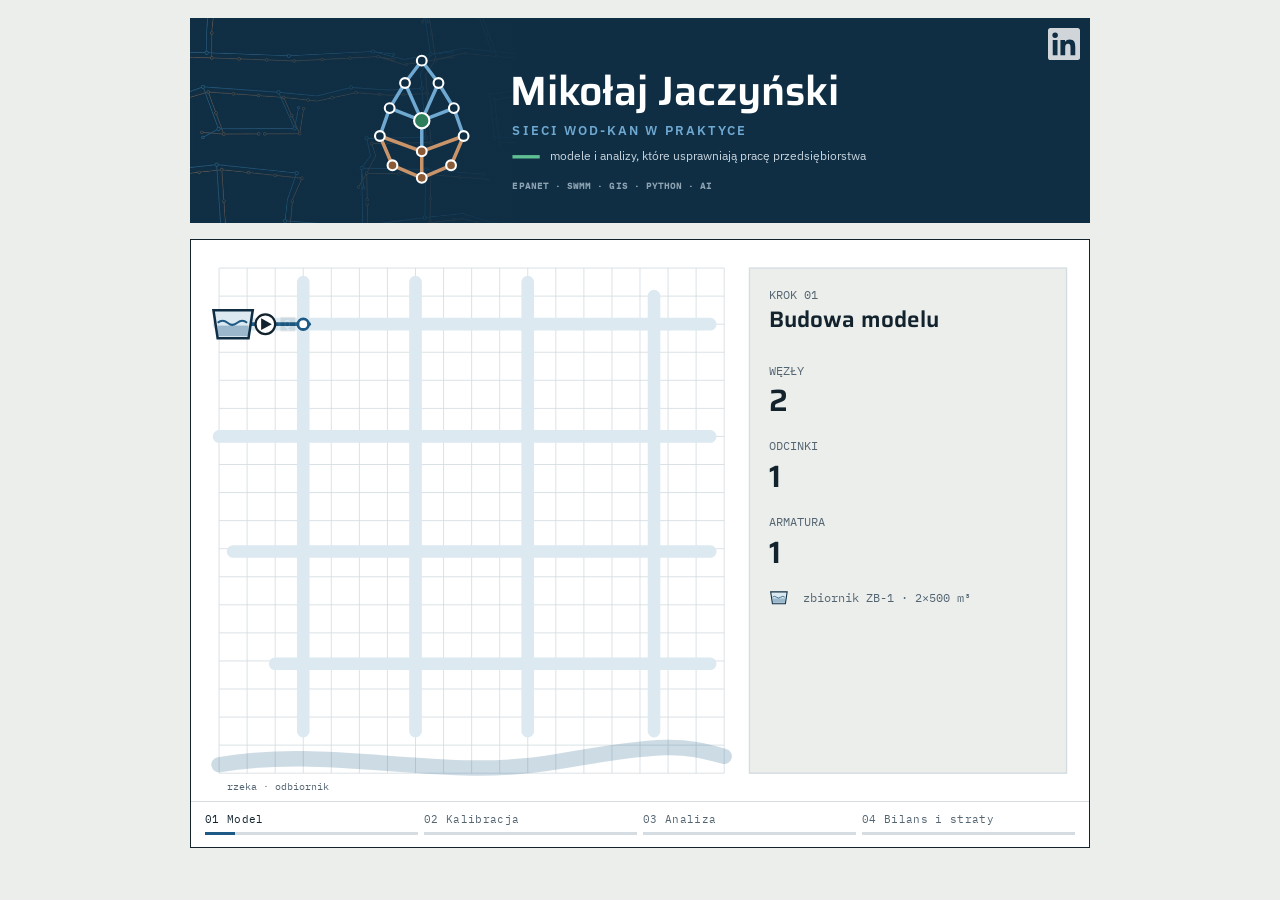
==== index.html @ b80cfd88 "Czcionki hostowane lokalnie zamiast Google Fonts (RODO) Saira, IBM Plex Sans i IBM Plex Mono (woff2," ====
<!doctype html>
<html lang="pl">
<head>
<meta charset="utf-8">
<meta name="viewport" content="width=device-width, initial-scale=1">
<title>Sieci wod-kan w praktyce</title>
<meta name="description" content="Mikołaj Jaczyński — Sieci wod-kan w praktyce: modelowanie, analizy, strefowanie, doradztwo.">
<meta name="theme-color" content="#0f2e44">
<link rel="canonical" href="https://modelesieci.pl/">
<link rel="icon" href="favicon.svg" type="image/svg+xml">
<!-- czcionki hostowane lokalnie: brak połączeń z serwerami Google (RODO) -->
<link rel="preload" href="fonts/ibm-plex-sans-latin.woff2" as="font" type="font/woff2" crossorigin>
<link rel="preload" href="fonts/saira-latin.woff2" as="font" type="font/woff2" crossorigin>
<link rel="stylesheet" href="fonts/fonts.css">
<style>
:root{--paper:#eceeeb;--surface:#ffffff;--ink:#12232e;--muted:#546572;--line:#d5dde2;--glebia:#0f2e44;--wodociag:#1d5a85;--ton:#dce9f1;--kamionka:#8b5a36;--zielen:#2e7d5b;--zgodne:#2e7d5b;--uwaga:#9a6512;--niezgodne:#b3412f;
--font-display:"Saira","Arial Narrow",system-ui,sans-serif;--font-sans:"IBM Plex Sans","Segoe UI",system-ui,sans-serif;--font-mono:"IBM Plex Mono",Consolas,ui-monospace,monospace}
@media (prefers-color-scheme:dark){:root:not([data-theme="light"]){--paper:#0a141b;--surface:#15242e;--ink:#e8eef1;--muted:#9db0bc;--line:#2a3c48;--glebia:#24577b;--wodociag:#6fa8d0;--ton:#1b3546;--kamionka:#c9946a;--zielen:#5fbf92;--zgodne:#5fbf92;--uwaga:#e0a84a;--niezgodne:#ec8a78}}
:root[data-theme="dark"]{--paper:#0a141b;--surface:#15242e;--ink:#e8eef1;--muted:#9db0bc;--line:#2a3c48;--glebia:#24577b;--wodociag:#6fa8d0;--ton:#1b3546;--kamionka:#c9946a;--zielen:#5fbf92;--zgodne:#5fbf92;--uwaga:#e0a84a;--niezgodne:#ec8a78}
*,*::before,*::after{box-sizing:border-box}
html,body{margin:0}
body{background:var(--paper);color:var(--ink);font-family:var(--font-sans);-webkit-font-smoothing:antialiased;min-height:100vh}
/* całość mieści się w wysokości okna: wizytówka i animacja skalują się do 100vh */
:root{--pad:clamp(10px,2vh,20px);--gap:clamp(10px,1.8vh,18px);--lw:min(600px,62vh);--lh:calc(var(--lw)*.3667);--sw:min(900px,max(620px,calc((100vh - var(--lh) - 2*var(--pad) - var(--gap) - 50px)*1.6)))}
main{max-width:960px;margin:0 auto;padding:var(--pad) 16px;display:flex;flex-direction:column;align-items:center;gap:var(--gap)}

/* 1. baner (jak tło profilu LinkedIn): zawsze ciemny, sieć w tle */
.logo{position:relative;width:100%;max-width:var(--sw);display:block;margin:0;color:#fff;
 background:linear-gradient(90deg,rgba(15,46,68,.25),rgba(15,46,68,.7) 40%,#0f2e44 62%),#0f2e44 url(siec-tlo.webp) left center/auto 100% no-repeat}
.li{position:absolute;top:10px;right:10px;display:grid;place-items:center;width:32px;height:32px;border-radius:4px;color:#ffffff;opacity:.8;transition:opacity .2s,background .2s}
.li svg{width:22px;height:22px;fill:currentColor}
.li:hover,.li:focus-visible{opacity:1;background:#0a66c2}
.li:focus-visible{outline:2px solid #6fa8d0;outline-offset:2px}
.logo svg{display:block;width:100%;height:auto;max-height:var(--lh);margin:0 auto}
.logo svg.v{display:none}
.logo svg{--zw:#6fa8d0;--zk:#c9946a;--znw:#0f2e44;--znk:#8b5a36;--zg:#2e7d5b;--zr:#ffffff}
.l-nm{fill:#ffffff;font-family:var(--font-display);font-weight:600}
.l-tg{fill:#6fa8d0;font-family:var(--font-sans);font-weight:600;letter-spacing:.16em}
.l-sv{fill:#c9d6df;font-family:var(--font-sans);font-weight:400}
.l-tech{fill:#8ea3b2;font-family:var(--font-mono);letter-spacing:.12em}
.l-dash{fill:#5fbf92}

/* 2. animacja */
.sheet{width:100%;max-width:var(--sw);background:var(--surface);border:1.5px solid var(--ink)}
#anim{display:block;width:100%;height:auto;cursor:pointer}
.prog{display:grid;grid-template-columns:repeat(4,1fr);gap:6px;border-top:1px solid var(--line);padding:10px 14px 12px}
.prog button{position:relative;border:0;background:none;padding:0 0 9px;text-align:left;cursor:pointer;font-family:var(--font-mono);font-size:11px;letter-spacing:.03em;color:var(--muted);white-space:nowrap;overflow:hidden;text-overflow:ellipsis}
.prog button::before{content:"";position:absolute;left:0;right:0;bottom:0;height:3px;background:var(--line)}
.prog u{position:absolute;left:0;bottom:0;height:3px;width:0;background:var(--wodociag)}
.prog button.on{color:var(--ink)}
.prog button:focus-visible{outline:2px solid var(--wodociag);outline-offset:3px}

/* SVG animacji */
.a-grid{stroke:var(--line);stroke-width:.6}
.a-street{stroke:var(--ton);stroke-width:9;stroke-linecap:round;fill:none}
.a-pipe{stroke:var(--wodociag);stroke-width:2.6;stroke-linecap:round;fill:none}
.a-sew{stroke:var(--kamionka);stroke-width:2.2;fill:none;stroke-linecap:round}
.a-node{fill:var(--surface);stroke:var(--wodociag);stroke-width:2}
.a-tx{font-family:var(--font-mono);font-size:8.5px;fill:var(--muted)}
.a-txb{font-family:var(--font-mono);font-size:11px;fill:var(--ink);font-weight:500}
.a-h{font-family:var(--font-display);font-weight:600;font-size:16px;fill:var(--ink)}
.a-big{font-family:var(--font-display);font-weight:600;font-size:22px;fill:var(--ink)}
.a-sm{font-size:7px}
#anim.port .a-tx{font-size:10px}#anim.port .a-txb{font-size:12px}#anim.port .a-h{font-size:18px}#anim.port .a-big{font-size:24px}#anim.port .a-sm{font-size:8.5px}
.a-panel{fill:var(--paper);stroke:var(--line)}

.hero,.story{width:100%;display:flex;flex-direction:column;align-items:center}
.down,.steps{display:none}
@media (max-width:600px){
 html{scroll-snap-type:y mandatory}
 main{padding:0;gap:0}
 .hero{height:100vh;height:100svh;justify-content:space-between;gap:16px;padding:16px 16px 20px;scroll-snap-align:start;
  background:linear-gradient(180deg,rgba(15,46,68,.55),rgba(15,46,68,.85) 55%,#0f2e44),#0f2e44 url(siec-tlo.webp) center/cover no-repeat}
 .logo{flex:1 1 auto;min-height:0;max-width:none;display:flex;align-items:center;justify-content:center;padding:12px;background:none}
 .logo svg.h{display:none}
 .logo svg.v{display:block;width:100%;height:100%;max-width:none;max-height:100%}
 .down{border-color:rgba(255,255,255,.45)!important;background:transparent!important;color:#ffffff!important}
 .down{display:grid;place-items:center;width:52px;height:52px;border-radius:50%;border:1.5px solid var(--line);background:var(--surface);color:var(--ink);cursor:pointer;animation:bob 1.8s ease-in-out infinite}
 .down svg{width:24px;height:24px}
 @keyframes bob{50%{transform:translateY(8px)}}
 .story{position:relative;display:block}
 .sheet{position:sticky;top:0;height:100vh;height:100svh;max-width:none;border:0;display:flex;flex-direction:column;justify-content:center}
 #anim{flex:0 1 auto;min-height:0;max-height:calc(100svh - 52px);width:auto;max-width:100%;margin:0 auto}
 .steps{display:block;margin-top:-100vh;margin-top:-100svh;pointer-events:none}
 .step{height:100vh;height:100svh;scroll-snap-align:start}
 .prog button{font-size:9.5px}
 .prog .lg{display:none}
 .li{top:4px;right:4px;width:72px;height:72px;border-radius:8px}
 .li svg{width:48px;height:48px}
}
@media (max-width:600px) and (prefers-reduced-motion:reduce){.down{animation:none}}
</style>
</head>
<body>
<svg width="0" height="0" style="position:absolute" aria-hidden="true">
  <symbol id="syg" viewBox="12 -4 176 214">
    <g stroke-width="5" stroke-linecap="round">
      <g stroke="var(--zw)"><line x1="100" y1="18" x2="76" y2="50"/><line x1="100" y1="18" x2="124" y2="50"/><line x1="76" y1="50" x2="54" y2="86"/><line x1="124" y1="50" x2="146" y2="86"/><line x1="54" y1="86" x2="40" y2="126"/><line x1="146" y1="86" x2="160" y2="126"/><line x1="76" y1="50" x2="100" y2="104"/><line x1="124" y1="50" x2="100" y2="104"/><line x1="54" y1="86" x2="100" y2="104"/><line x1="146" y1="86" x2="100" y2="104"/><line x1="100" y1="104" x2="100" y2="148"/></g>
      <g stroke="var(--zk)"><line x1="40" y1="126" x2="58" y2="168"/><line x1="160" y1="126" x2="142" y2="168"/><line x1="58" y1="168" x2="100" y2="186"/><line x1="142" y1="168" x2="100" y2="186"/><line x1="40" y1="126" x2="100" y2="148"/><line x1="160" y1="126" x2="100" y2="148"/><line x1="100" y1="148" x2="100" y2="186"/></g>
    </g>
    <g stroke="var(--zr)" stroke-width="3">
      <g fill="var(--znw)"><circle cx="100" cy="18" r="7"/><circle cx="76" cy="50" r="7"/><circle cx="124" cy="50" r="7"/><circle cx="54" cy="86" r="7"/><circle cx="146" cy="86" r="7"/><circle cx="40" cy="126" r="7"/><circle cx="160" cy="126" r="7"/></g>
      <g fill="var(--znk)"><circle cx="58" cy="168" r="7"/><circle cx="142" cy="168" r="7"/><circle cx="100" cy="186" r="7"/><circle cx="100" cy="148" r="7"/></g>
      <circle cx="100" cy="104" r="11" fill="var(--zg)"/>
    </g>
  </symbol>
</svg>

<main>
  <section class="hero">
  <h1 class="logo" aria-label="Mikołaj Jaczyński — Sieci wod-kan w praktyce. Modele i analizy, które usprawniają pracę przedsiębiorstwa. EPANET, SWMM, GIS, Python, AI">
    <svg class="h" viewBox="0 0 900 300" aria-hidden="true">
      <use href="#syg" x="40" y="40" width="180" height="219"/>
      <text class="l-nm" x="260" y="128" font-size="60">Mikołaj Jaczyński</text>
      <text class="l-tg" x="263" y="172" font-size="19">SIECI WOD-KAN W PRAKTYCE</text>
      <rect class="l-dash" x="263" y="201" width="40" height="5"/>
      <text class="l-sv" x="318" y="208" font-size="17">modele i analizy, które usprawniają pracę przedsiębiorstwa</text>
      <text class="l-tech" x="263" y="250" font-size="13">EPANET · SWMM · GIS · PYTHON · AI</text>
    </svg>
    <svg class="v" viewBox="0 0 360 590" aria-hidden="true">
      <use href="#syg" x="65" y="10" width="230" height="280"/>
      <text class="l-nm" x="180" y="352" font-size="37" text-anchor="middle">Mikołaj Jaczyński</text>
      <text class="l-tg" x="180" y="390" font-size="14.5" text-anchor="middle">SIECI WOD-KAN W PRAKTYCE</text>
      <rect class="l-dash" x="160" y="414" width="40" height="5"/>
      <text class="l-sv" x="180" y="456" font-size="17" text-anchor="middle">modele i analizy, które usprawniają</text>
      <text class="l-sv" x="180" y="480" font-size="17" text-anchor="middle">pracę przedsiębiorstwa</text>
      <text class="l-tech" x="180" y="530" font-size="12" text-anchor="middle">EPANET · SWMM · GIS · PYTHON · AI</text>
    </svg>
    <a class="li" href="https://www.linkedin.com/in/mikolajjaczynski" target="_blank" rel="noopener" aria-label="Profil LinkedIn" title="LinkedIn"><svg viewBox="0 0 24 24" aria-hidden="true"><path d="M20.45 20.45h-3.56v-5.57c0-1.33-.02-3.04-1.85-3.04-1.85 0-2.14 1.45-2.14 2.94v5.67H9.35V9h3.41v1.56h.05c.48-.9 1.64-1.85 3.37-1.85 3.6 0 4.27 2.37 4.27 5.46v6.28zM5.34 7.43a2.06 2.06 0 1 1 0-4.13 2.06 2.06 0 0 1 0 4.13zM7.12 20.45H3.56V9h3.56v11.45zM22.22 0H1.77C.79 0 0 .77 0 1.73v20.54C0 23.23.79 24 1.77 24h20.45c.98 0 1.78-.77 1.78-1.73V1.73C24 .77 23.2 0 22.22 0z"/></svg></a>
  </h1>
  <button class="down" id="down" type="button" aria-label="Przewiń do animacji"><svg viewBox="0 0 24 24"><path d="M5 9l7 7 7-7" fill="none" stroke="currentColor" stroke-width="2.4" stroke-linecap="round" stroke-linejoin="round"/></svg></button>
  </section>

  <section class="story">
  <section class="sheet" aria-label="Animacja: budowa modelu sieci wod-kan, kalibracja, analiza danych oraz bilans i straty wody">
    <svg id="anim" role="img" aria-label="Animowany model sieci: rysowanie przewodów, kalibracja na pomiarach ciśnienia, analiza ciśnień i strefowanie"></svg>
    <div class="prog" id="prog">
      <button type="button" data-t="0">01 Model<u></u></button>
      <button type="button" data-t="16">02 Kalibracja<u></u></button>
      <button type="button" data-t="30">03 Analiza<u></u></button>
      <button type="button" data-t="42">04 Bilans<span class="lg"> i straty</span><u></u></button>
    </div>
  </section>
  <div class="steps" aria-hidden="true"><div class="step"></div><div class="step"></div><div class="step"></div><div class="step"></div></div>
  </section>
</main>

<script>
(()=>{
const NS='http://www.w3.org/2000/svg', S=document.getElementById('anim');
const cl=(x,a=0,b=1)=>Math.min(b,Math.max(a,x));
const ramp=(t,a,b)=>cl((t-a)/(b-a));
const ease=x=>x<.5?2*x*x:1-Math.pow(-2*x+2,2)/2;
const fx=(v,d=2)=>v.toFixed(d).replace('.',',');
const T=59.5;
const PH=[[0,16],[16,30],[30,42],[42,55],[55,59.5]];

/* dane modelu */
const N={R:[30,60],1:[80,60],2:[160,60],3:[240,60],4:[322,68],5:[80,140],6:[160,140],7:[240,140],8:[330,150],9:[80,220],10:[160,222],11:[240,225],12:[330,232],13:[96,302],14:[176,302],15:[258,306],16:[340,312],
 h1:[364,44],h2:[368,172],h3:[54,328],h4:[176,338],h5:[368,292],h6:[368,252]};
const P={R:5.3,1:5.1,2:4.8,3:4.5,5:4.8,6:4.5,7:4.2,9:3.6,10:3.5,13:3.8,14:3.6,h3:3.8,h4:3.5,4:3.9,8:3.4,12:2.9,h1:3.7,h2:3.2,h6:2.7,11:3.6,15:3.0,16:2.2,h5:2.3};
const E0=[['R',1],[1,2],[2,3],[1,5],[2,6],[3,7],[5,6],[6,7],[3,4],[4,8],[8,12],[4,'h1'],[8,'h2'],[12,'h6'],[5,9],[9,10],[9,13],[10,14],[13,14],[13,'h3'],[14,'h4'],[7,11],[10,11],[11,15],[15,16],[16,'h5']].map(e=>e.map(String));
const CLOSED='10-11';
const MAIN=new Set(['R-1','1-2','2-3','1-5','2-6','3-4','5-9','7-11']);
const VALVES=['1-2','2-3','5-6','6-7','2-6','3-7','9-10','13-14','10-14','4-8','8-12','11-15','15-16'];
const D={R:0},Q=['R'];
while(Q.length){const a=Q.shift();E0.forEach(([u,v])=>{if(u+'-'+v===CLOSED)return;const b=u===a?v:v===a?u:null;if(b&&D[b]===undefined){D[b]=D[a]+1;Q.push(b)}})}
const pc=p=>p<2.5?'var(--niezgodne)':p<3.5?'var(--uwaga)':'var(--zgodne)';
const dem=h=>.55+.45*Math.exp(-Math.pow((h-7.5)/2.2,2))+.38*Math.exp(-Math.pow((h-19.5)/2.6,2))-.35*Math.exp(-Math.pow((h-3)/2,2));
let seed=7;const rnd=()=>(seed=(seed*16807)%2147483647)/2147483647-.5;
const H=[...Array(25).keys()];
const meas=H.map(h=>4.25-.95*dem(h)+rnd()*.04);
const sim=a=>H.map(h=>4.25+.55*a-.95*dem(h)*(1+1.3*a));
const bins=[2,2.5,3,3.5,4,4.5,5,5.5],bc=Array(7).fill(0);
Object.keys(P).filter(k=>k!=='R'&&k[0]!=='h').forEach(k=>{for(let i=0;i<7;i++)if(P[k]>=bins[i]&&P[k]<bins[i+1])bc[i]++});

/* układy: poziomy (komputer) i pionowy (telefon) */
const LAY={
 land:{vw:640,vh:400,pan:[398,20,226,360],
  p1:{cnt:[[14,76,14,102],[14,130,14,156],[14,184,14,210]],log:[14,238,18.5]},
  p2:{c:[36,216,78,198],lgd:220,m:[[14,248,212,248],[14,280,212,280],[14,312,212,312],[14,344,212,344]],bar:[14,317,198]},
  p3:{bx:18,bw:22,bs:28,base:168,sc:24,lab:180,lgd:[14,200,68],k:[[14,240,212,240,249],[14,270,212,270,279],[14,300,212,300,309],[14,330,212,330,339]]},
  p4:{sb:[14,70,198,16],sbl:100,ch:[18,212,122,210],ml:222,k:[[14,250,212,250,259],[14,276,212,276,285],[14,302,212,302,311],[14,328,212,328,337]]},
  p5:{s:[68,64,90,110],ty:212,sy:232,my:270}},
 port:{vw:400,vh:650,pan:[20,396,360,236],
  p1:{cnt:[[14,76,14,104],[134,76,134,104],[254,76,254,104]],log:[14,134,17.5]},
  p2:{c:[36,196,78,186],lgd:212,m:[[214,82,346,98],[214,120,346,136],[214,158,346,174],[214,198,346,214]],bar:[214,181,132]},
  p3:{bx:14,bw:20,bs:26,base:180,sc:22,lab:194,lgd:[14,218,62],k:[[208,82,346,98,106],[208,120,346,136,144],[208,158,346,174,182],[208,196,346,212,220]]},
  p4:{sb:[14,70,182,14],sbl:98,ch:[14,196,118,198],ml:211,k:[[208,82,346,98,106],[208,120,346,136,144],[208,158,346,174,182],[208,196,346,212,220]]},
  p5:{s:[140,26,80,98],ty:156,sy:178,my:208}}};

let render=()=>{};
function build(mode){
 const L=LAY[mode];S.innerHTML='';S.setAttribute('viewBox',`0 0 ${L.vw} ${L.vh}`);S.classList.toggle('port',mode==='port');
 const el=(n,a={},p=S)=>{const e=document.createElementNS(NS,n);for(const k in a)e.setAttribute(k,a[k]);p.appendChild(e);return e};
 const tx=(p,x,y,t,c='a-tx',ex={})=>{const e=el('text',Object.assign({x,y,class:c},ex),p);e.textContent=t;return e};
 const bg=el('g');
 for(let x=20;x<=380;x+=20)el('line',{x1:x,y1:20,x2:x,y2:380,class:'a-grid'},bg);
 for(let y=20;y<=380;y+=20)el('line',{x1:20,y1:y,x2:380,y2:y,class:'a-grid'},bg);
 ['M20 60H370','M20 140H370','M30 222H370','M60 302H370','M80 30V350','M160 30V350','M240 30V350','M330 40V350'].forEach(d=>el('path',{d,class:'a-street'},bg));
 /* odbiornik – rzeka */
 el('path',{d:'M20 374C100 360 180 386 260 372S350 360 380 368',fill:'none',stroke:'var(--wodociag)','stroke-opacity':.22,'stroke-width':11,'stroke-linecap':'round'},bg);
 tx(bg,26,392,'rzeka · odbiornik','a-tx a-sm');
 const gSew=el('g'),gPipe=el('g'),gPress=el('g'),gZone=el('g'),gPart=el('g'),gArm=el('g'),gNode=el('g'),gLab=el('g');
 /* symbole armatury */
 const SY={
  zasuwa:(g,x,y,a)=>{const s=el('g',{transform:`translate(${x} ${y}) rotate(${a})`},g);el('path',{d:'M-5 -3.6L5 3.6V-3.6L-5 3.6Z',fill:'var(--surface)',stroke:'var(--ink)','stroke-width':1.2,'stroke-linejoin':'round'},s);return s},
  prv:(g,x,y,a)=>{const s=el('g',{transform:`translate(${x} ${y})`},g);el('path',{d:'M-6 -4.4L6 4.4V-4.4L-6 4.4Z',fill:'var(--uwaga)',stroke:'var(--ink)','stroke-width':1.2,transform:`rotate(${a})`},s);return s},
  hydrant:(g,x,y)=>{const s=el('g',{transform:`translate(${x} ${y})`},g);el('circle',{r:4.6,fill:'var(--surface)',stroke:'var(--wodociag)','stroke-width':1.6},s);el('path',{d:'M-4.6 0A4.6 4.6 0 0 1 4.6 0Z',fill:'var(--wodociag)'},s);return s},
  pompa:(g,x,y,c='var(--ink)')=>{const s=el('g',{transform:`translate(${x} ${y})`},g);el('circle',{r:7,fill:'var(--surface)',stroke:c,'stroke-width':1.6},s);el('path',{d:'M-3 -4.2L4.6 0L-3 4.2Z',fill:c},s);return s},
  zbiornik:(g,x,y)=>{const s=el('g',{transform:`translate(${x} ${y})`},g);el('path',{d:'M-14 -10H14L11 10H-11Z',fill:'var(--ton)',stroke:'var(--glebia)','stroke-width':1.8},s);el('path',{d:'M-11 -1q3.5 -3 7 0t7 0t7 0',fill:'none',stroke:'var(--wodociag)','stroke-width':1.4},s);el('rect',{x:-11,y:1,width:22,height:7.5,fill:'var(--wodociag)',opacity:.35},s);return s},
  pomiar:(g,x,y)=>{const s=el('g',{transform:`translate(${x} ${y})`},g);el('path',{d:'M0 -5L5 0L0 5L-5 0Z',fill:'var(--uwaga)',stroke:'var(--surface)','stroke-width':1.2},s);return s},
  komora:(g,x,y)=>{const s=el('g',{transform:`translate(${x} ${y})`},g);el('circle',{r:3.8,fill:'var(--surface)',stroke:'var(--kamionka)','stroke-width':1.6},s);return s},
  przelew:(g,x,y)=>{const s=el('g',{transform:`translate(${x} ${y})`},g);el('rect',{x:-7,y:-6,width:14,height:12,fill:'var(--surface)',stroke:'var(--kamionka)','stroke-width':1.6},s);el('path',{d:'M-7 3L7 -3',stroke:'var(--kamionka)','stroke-width':1.6},s);return s},
  separator:(g,x,y)=>{const s=el('g',{transform:`translate(${x} ${y})`},g);el('rect',{x:-9,y:-5.5,width:18,height:11,fill:'var(--kamionka)'},s);el('path',{d:'M-3 -5.5V2M3 -2V5.5',stroke:'var(--surface)','stroke-width':1.2},s);return s}};
 const arm=[]; const A_=(n,t)=>{n.setAttribute('opacity',0);arm.push({n,t});return n};
 const cnt={};
 const edges=E0.map(([u,v])=>{if(D[u]>D[v])[u,v]=[v,u];const k=D[v];cnt[k]=(cnt[k]||0)+1;const [x1,y1]=N[u],[x2,y2]=N[v];
  const e={u,v,x1,y1,x2,y2,len:Math.hypot(x2-x1,y2-y1),t0:.6+(k-1)*1.45+(cnt[k]-1)*.18,p:(P[u]+P[v])/2};
  const main=MAIN.has(u+'-'+v)||MAIN.has(v+'-'+u),w=main?3.4:2.2;
  e.l=el('line',{x1,y1,x2,y2,class:'a-pipe',pathLength:1,'stroke-dasharray':1,'stroke-dashoffset':1,'stroke-width':w},gPipe);
  e.pl=el('line',{x1,y1,x2,y2,'stroke-width':w+1.2,'stroke-linecap':'round',stroke:pc(e.p),opacity:0},gPress);
  e.dot=el('circle',{r:1.7,fill:'var(--surface)',opacity:0},gPart);
  if(u+'-'+v===CLOSED||v+'-'+u===CLOSED){e.closed=1;e.pl.setAttribute('stroke','var(--muted)');e.pl.setAttribute('stroke-dasharray','4 4')}
  const id=[u+'-'+v,v+'-'+u].find(s=>VALVES.includes(s));
  if(id)A_(SY.zasuwa(gArm,x1+(x2-x1)*.24,y1+(y2-y1)*.24,Math.atan2(y2-y1,x2-x1)*180/Math.PI),Math.max(e.t0+1.1,9.6+VALVES.indexOf(id)*.12));
  return e});
 const nodes=Object.keys(N).map(k=>{const [x,y]=N[k];let n;
  if(k==='R'){n=SY.zbiornik(gNode,x,y);n.setAttribute('opacity',0)}
  else if(k[0]==='h'){n=SY.hydrant(gNode,x,y);n.setAttribute('opacity',0)}
  else n=el('circle',{cx:x,cy:y,r:0,class:'a-node'},gNode);
  return{k,n,t0:k==='R'?.2:.6+(D[k]-1)*1.45+1.1}});
 /* wodociąg: pompownia, reduktor, punkty pomiarowe */
 A_(SY.pompa(gArm,53,60),1.6);
 {const g=el('g',{},gArm);el('rect',{x:63,y:54,width:12,height:12,fill:'var(--glebia)',stroke:'var(--surface)','stroke-width':1.5},g);tx(g,69,63,'Q','a-tx',{'text-anchor':'middle',style:'fill:#fff;font-size:7.5px'});A_(g,2.2)}
 A_(SY.prv(gArm,80,176,90),7.2);
 A_(SY.pompa(gArm,290,64),4.6);
 {const g=el('g',{},gArm);el('rect',{x:234,y:186,width:12,height:12,fill:'var(--glebia)',stroke:'var(--surface)','stroke-width':1.5},g);tx(g,240,195,'Q','a-tx',{'text-anchor':'middle',style:'fill:#fff;font-size:7.5px'});A_(g,8.6)}
 {const g=SY.zasuwa(gArm,208,223.5,2);g.firstChild.setAttribute('fill','var(--ink)');A_(g,10.2)}
 [[12,-9,9],[13,-9,-9],[11,9,9]].forEach(([k,dx,dy],i)=>{const [x,y]=N[k];const g=el('g',{},gArm);el('line',{x1:x,y1:y,x2:x+dx,y2:y+dy,stroke:'var(--uwaga)','stroke-width':1},g);SY.pomiar(g,x+dx,y+dy);A_(g,10.4+i*.3)});
 /* kanalizacja */
 const sewD='M64 96H124V182H204V262H284V346';
 const sew=el('path',{d:sewD,class:'a-sew',pathLength:1,'stroke-dasharray':1,'stroke-dashoffset':1},gSew);
 const sewDash=el('path',{d:sewD,class:'a-sew','stroke-dasharray':'2 6','stroke-width':4,stroke:'var(--surface)',opacity:0},gSew);
 const press=el('path',{d:'M291 346H352',class:'a-sew','stroke-dasharray':'6 3',pathLength:1,opacity:0},gSew);
 const ovf=el('path',{d:'M244 268V364',class:'a-sew','stroke-dasharray':'3 3','stroke-width':1.6,opacity:0},gSew);
 const ovfA=el('path',{d:'M240 360L244 367L248 360',fill:'none',stroke:'var(--kamionka)','stroke-width':1.4,opacity:0},gSew);
 const wwtp=el('g',{opacity:0},gSew);el('rect',{x:352,y:336,width:24,height:20,fill:'var(--kamionka)'},wwtp);tx(wwtp,364,349.5,'OŚ','a-tx',{'text-anchor':'middle',style:'fill:#fff;font-size:7.5px'});el('path',{d:'M364 356V364',stroke:'var(--kamionka)','stroke-width':1.6},wwtp);
 const wells=[[64,96],[94,96],[124,96],[124,118],[124,182],[164,182],[204,182],[204,242],[204,262],[284,262],[284,288]].map(([x,y])=>SY.komora(gSew,x,y));
 wells.forEach(w=>w.setAttribute('opacity',0));
 A_(SY.przelew(gSew,244,262),13.2);
 A_(SY.pompa(gSew,284,346,'var(--kamionka)'),13.6);
 const sew2=el('path',{d:'M40 270H113',class:'a-sew',pathLength:1,'stroke-dasharray':1,'stroke-dashoffset':1},gSew);
 const press2=el('path',{d:'M127 270H184V242H198',class:'a-sew','stroke-dasharray':'6 3',opacity:0},gSew);
 const wells2=[[40,270],[64,270]].map(([x,y])=>{const w=SY.komora(gSew,x,y);w.setAttribute('opacity',0);return w});
 A_(SY.pompa(gSew,120,270,'var(--kamionka)'),12.9);
 {const g=el('g',{},gSew);el('rect',{x:198,y:236,width:12,height:12,fill:'var(--surface)',stroke:'var(--kamionka)','stroke-width':1.8},g);el('circle',{cx:204,cy:242,r:2,fill:'var(--kamionka)'},g);A_(g,13.3)}
 const labs=[[16,42,'ZB-1'],[38,80,'PS-1'],[90,180,'PRV-1'],[268,88,'PH-2'],[248,206,'Q-4'],[60,48,'Q-1'],[176,214,'ZZ-1'],[172,52,'W-12 · DN160'],[250,132,'W-14'],[130,124,'K1 · DN300'],[252,256,'PB-1'],[292,338,'PŚ-1'],[106,290,'PŚ-2'],[212,250,'KR']].map(([x,y,t])=>tx(gLab,x,y,t,'a-tx',{opacity:0}));
 const lg=el('g',{opacity:0},gLab);const [lx,ly]=N[11];
 const lgR=el('circle',{cx:lx,cy:ly,r:8,fill:'none',stroke:'var(--uwaga)','stroke-width':1.6},lg);
 el('rect',{x:lx+9,y:ly-22,width:50,height:15,fill:'var(--uwaga)'},lg);tx(lg,lx+34,ly-11.5,'P-1 log','a-tx',{'text-anchor':'middle',style:'fill:#fff;font-size:8.5px'});
 const ZN=[['M12 26H294V182H12Z','DMA-1',258,176,'var(--muted)'],['M40 186H204V350H40Z','DMA-2',46,200,'var(--zgodne)'],['M298 30H378V262H298Z','DMA-3',304,46,'var(--wodociag)'],['M212 198H296V270H378V350H212Z','DMA-4',300,284,'var(--uwaga)']].map(([d,n,x,y,c])=>{const g=el('g',{opacity:0},gZone);el('path',{d,fill:c,'fill-opacity':.07,stroke:c,'stroke-width':1.4,'stroke-dasharray':'5 4'},g);tx(g,x,y,n,'a-txb',{style:'font-size:10px;fill:'+c});return g});


 const pTags=[[16,'2,2 bar'],[5,'4,8 bar'],[9,'3,6 bar'],[12,'2,9 bar']].map(([k,t])=>{const [x,y]=N[k];const g=el('g',{opacity:0},gLab);el('rect',{x:x-24,y:y+9,width:48,height:14,fill:'var(--surface)',stroke:'var(--line)'},g);tx(g,x,y+19.5,t,'a-txb',{'text-anchor':'middle',style:'font-size:8.5px'});return g});

 /* panel boczny / dolny */
 const [px,py,pw,phh]=L.pan;
 el('rect',{x:px,y:py,width:pw,height:phh,class:'a-panel'});
 const pg=el('g',{transform:`translate(${px} ${py})`});
 const ph=[0,1,2,3,4].map(()=>el('g',{opacity:0},pg));
 const head=(g,n,t,sub)=>{tx(g,14,22,'KROK '+n);tx(g,14,42,t,'a-h');if(sub)tx(g,14,60,sub)};
 head(ph[0],'01','Budowa modelu');
 const c1=['WĘZŁY','ODCINKI','ARMATURA'].map((l,i)=>{const [a,b,c,d]=L.p1.cnt[i];tx(ph[0],a,b,l);return tx(ph[0],c,d,'0','a-big')});
 const log1=[['zbiornik',(g,x,y)=>{const s=SY.zbiornik(g,x,y);s.setAttribute('transform',`translate(${x} ${y}) scale(.42)`)},'zbiornik ZB-1 · 2×500 m³'],
  ['pompa',(g,x,y)=>SY.pompa(g,x,y),'pompownie PS-1, PH-2, PŚ-1, PŚ-2'],
  ['prv',(g,x,y)=>SY.prv(g,x,y,0),'reduktor PRV-1 · 3,5 bar (DMA-2)'],
  ['zh',(g,x,y)=>{SY.zasuwa(g,x-4,y,0);SY.hydrant(g,x+8,y)},'zasuwy · hydranty · pomiary'],
  ['kan',(g,x,y)=>{SY.komora(g,x,y)},'studzienki kanalizacyjne'],
  ['dma',(g,x,y)=>{el('rect',{x:x-9,y:y-5,width:18,height:10,fill:'var(--uwaga)','fill-opacity':.1,stroke:'var(--uwaga)','stroke-dasharray':'3 2'},g)},'strefy DMA-1 … DMA-4']]
  .map(([,ic,t],i)=>{const y=L.p1.log[1]+i*L.p1.log[2];const g=el('g',{opacity:0},ph[0]);ic(g,L.p1.log[0]+7,y-3);tx(g,L.p1.log[0]+24,y,t);return g});
 head(ph[1],'02','Kalibracja','Ciśnienie w punkcie P-1 · doba');
 const [cx0,cx1,cy0,cy1]=L.p2.c,pmin=2.6,pmax=4.6;
 const X=h=>cx0+(cx1-cx0)*h/24,Y=p=>cy1-(cy1-cy0)*(p-pmin)/(pmax-pmin);
 for(let p=3;p<=4.5;p+=.5){el('line',{x1:cx0,x2:cx1,y1:Y(p),y2:Y(p),stroke:'var(--line)','stroke-width':.6},ph[1]);tx(ph[1],cx0-5,Y(p)+2.5,fx(p,1),'a-tx a-sm',{'text-anchor':'end'})}
 el('line',{x1:cx0,x2:cx1,y1:cy1,y2:cy1,stroke:'var(--muted)','stroke-width':.8},ph[1]);
 [0,6,12,18,24].forEach(h=>tx(ph[1],X(h),cy1+11,h+'h','a-tx a-sm',{'text-anchor':'middle'}));
 const dots=H.map((h,i)=>el('circle',{cx:X(h),cy:Y(meas[i]),r:2.3,fill:'var(--kamionka)',opacity:0},ph[1]));
 const simL=el('polyline',{fill:'none',stroke:'var(--wodociag)','stroke-width':2,opacity:0},ph[1]);
 const ly2=L.p2.lgd;el('circle',{cx:cx0+2,cy:ly2-3,r:2.3,fill:'var(--kamionka)'},ph[1]);tx(ph[1],cx0+9,ly2,'pomiar');
 el('line',{x1:cx0+66,x2:cx0+80,y1:ly2-3,y2:ly2-3,stroke:'var(--wodociag)','stroke-width':2},ph[1]);tx(ph[1],cx0+85,ly2,'model');
 const m2=['ITERACJA','RMSE','R²','CHROPOWATOŚĆ K'].map((l,i)=>{const [a,b,c,d]=L.p2.m[i];tx(ph[1],a,b,l);return tx(ph[1],c,d,'','a-txb',{'text-anchor':'end'})});
 const bar2=el('rect',{x:L.p2.bar[0],y:L.p2.bar[1],width:0,height:3},ph[1]);
 head(ph[2],'03','Analiza danych','Rozkład ciśnień w węzłach [bar]');
 const g3=L.p3;
 const hb=bc.map((c,i)=>{const x=g3.bx+i*g3.bs;tx(ph[2],x+g3.bw/2,g3.lab,fx(bins[i],1),'a-tx a-sm',{'text-anchor':'middle'});return{r:el('rect',{x,y:g3.base,width:g3.bw,height:0,fill:pc(bins[i]+.01)},ph[2]),h:c*Math.min(g3.sc,86/Math.max(...bc))}});
 el('line',{x1:g3.bx-4,x2:g3.bx+6*g3.bs+g3.bw+4,y1:g3.base+.5,y2:g3.base+.5,stroke:'var(--muted)','stroke-width':.8},ph[2]);
 [['≥ 3,5','var(--zgodne)'],['2,5–3,5','var(--uwaga)'],['< 2,5','var(--niezgodne)']].forEach(([t,c],i)=>{const x=g3.lgd[0]+i*g3.lgd[2];el('rect',{x,y:g3.lgd[1]-5,width:12,height:4,fill:c},ph[2]);tx(ph[2],x+16,g3.lgd[1],t)});
 const k3=[['MIN. CIŚNIENIE','2,2 bar'],['WĘZŁY < 2,5 BAR','1 / 16'],['DMA-4 · MNF','1,8 l/s'],['REKOMENDACJA','straty DMA-4']].map(([l,v],i)=>{const [a,b,c,d,e]=g3.k[i];const g=el('g',{opacity:0},ph[2]);tx(g,a,b,l);tx(g,c,d,v,'a-txb',{'text-anchor':'end'});el('line',{x1:a,x2:c,y1:e,y2:e,stroke:'var(--line)'},g);return g});
 /* 4 – bilans i straty */
 head(ph[3],'04','Bilans i straty wody','Bilans wodny · straty [% wtłoczonej]');
 const g4=L.p4,[bx,by,bw,bh]=g4.sb;
 const sbS=el('rect',{x:bx,y:by,width:bw,height:bh,fill:'var(--wodociag)'},ph[3]);
 const sbL=el('rect',{x:bx,y:by,width:0,height:bh,fill:'var(--niezgodne)'},ph[3]);
 const sbT1=tx(ph[3],bx,g4.sbl,'','a-tx'),sbT2=tx(ph[3],bx+bw,g4.sbl,'','a-tx',{'text-anchor':'end'});
 const [qx0,qx1,qy0,qy1]=g4.ch,LOSS=[24,24,23,24,20,16,13,12,11,11,10,10],bwM=(qx1-qx0)/12;
 const QY=v=>qy1-(qy1-qy0)*v/30;
 el('line',{x1:qx0,x2:qx1,y1:QY(12),y2:QY(12),stroke:'var(--zgodne)','stroke-dasharray':'4 3'},ph[3]);
 tx(ph[3],qx1,QY(12)-3,'cel 12%','a-tx a-sm',{'text-anchor':'end',style:'fill:var(--zgodne)'});
 const mb=LOSS.map((v,i)=>{const x=qx0+i*bwM+1.5;if(i%3===0)tx(ph[3],x+(bwM-3)/2,g4.ml,['I','IV','VII','X'][i/3],'a-tx a-sm',{'text-anchor':'middle'});
  return el('rect',{x,y:qy1,width:bwM-3,height:0,fill:v>=20?'var(--niezgodne)':v>12?'var(--uwaga)':'var(--zgodne)'},ph[3])});
 el('line',{x1:qx0,x2:qx1,y1:qy1+.5,y2:qy1+.5,stroke:'var(--muted)','stroke-width':.8},ph[3]);
 const k4=['STRATY WODY','ILI','DMA-4 · MNF','OSZCZĘDNOŚĆ'].map((l,i)=>{const [a,b,c,d,e]=g4.k[i];tx(ph[3],a,b,l);el('line',{x1:a,x2:c,y1:e,y2:e,stroke:'var(--line)'},ph[3]);return tx(ph[3],c,d,'','a-txb',{'text-anchor':'end'})});
 const MT=i=>42.8+i*.7;
 /* wycieki w DMA-4 */
 const leaks=[[249,266],[299,309],[354,302]].map(([x,y],i)=>{const g=el('g',{opacity:0},gLab);
  const r1=el('circle',{cx:x,cy:y,r:9,fill:'none',stroke:'var(--niezgodne)','stroke-width':1.6},g);
  const bad=el('g',{},g);el('circle',{cx:x,cy:y,r:5.5,fill:'var(--niezgodne)',stroke:'var(--surface)','stroke-width':1.2},bad);el('path',{d:`M${x} ${y-3.2}q2.6 3 0 6q-2.6 -3 0 -6z`,fill:'#fff'},bad);
  const ok=el('g',{opacity:0},g);el('circle',{cx:x,cy:y,r:5.5,fill:'var(--zgodne)',stroke:'var(--surface)','stroke-width':1.2},ok);el('path',{d:`M${x-2.6} ${y}l1.8 1.9l3.4 -3.6`,fill:'none',stroke:'#fff','stroke-width':1.5,'stroke-linecap':'round'},ok);
  return{g,r1,bad,ok,tr:MT(4+i)}});
 const [sx,sy,sw,sh]=L.p5.s;
 el('use',{href:'#syg',x:sx,y:sy,width:sw,height:sh,style:'--zw:var(--wodociag);--zk:var(--kamionka);--znw:var(--glebia);--znk:var(--kamionka);--zg:var(--zielen);--zr:var(--paper)'},ph[4]);
 tx(ph[4],pw/2,L.p5.ty,'Model gotowy','a-h',{'text-anchor':'middle'});
 tx(ph[4],pw/2,L.p5.sy,'zbudowany · skalibrowany · przeanalizowany','a-tx',{'text-anchor':'middle'});
 tx(ph[4],pw/2,L.p5.my,'SIECI WOD-KAN W PRAKTYCE','a-txb',{'text-anchor':'middle',style:'letter-spacing:.14em'});
 const curtain=el('rect',{x:0,y:0,width:L.vw,height:L.vh,fill:'var(--surface)',opacity:0,'pointer-events':'none'});

 render=(t,w=t)=>{
  PH.forEach(([a,b],i)=>ph[i].setAttribute('opacity',Math.min(ramp(t,a+(i?.2:0),a+.9),1-ramp(t,b-.4,b+.2))));
  let built=0,blen=0;
  edges.forEach(e=>{const f=ease(ramp(t,e.t0,e.t0+1.1));e.l.setAttribute('stroke-dashoffset',1-f);blen+=e.len*f;if(f>=1)built++});
  let nb=0;nodes.forEach(n=>{const f=ramp(t,n.t0,n.t0+.35);if(n.n.tagName==='g')n.n.setAttribute('opacity',f);else n.n.setAttribute('r',f?3.8+(f<1?1.6*Math.sin(f*Math.PI):0):0);if(f>=1)nb++});
  const sf=ease(ramp(t,11.2,13.6));sew.setAttribute('stroke-dashoffset',1-sf);wwtp.setAttribute('opacity',ramp(t,14,14.5));
  press.setAttribute('opacity',ramp(t,13.8,14.2));ovf.setAttribute('opacity',ramp(t,13.4,14));ovfA.setAttribute('opacity',ramp(t,13.8,14.2));
  wells.forEach((w,i)=>w.setAttribute('opacity',ramp(t,11.3+i*.22,11.6+i*.22)));
  let na=0;arm.forEach(a=>{const f=ramp(t,a.t,a.t+.35);a.n.setAttribute('opacity',f);if(f>=1)na++});
  labs.forEach((l,i)=>l.setAttribute('opacity',ramp(t,11.2+i*.3,11.7+i*.3)*(1-.6*ramp(t,30,31))));
  c1[0].textContent=nb;c1[1].textContent=built+Math.round(10*sf);c1[2].textContent=na+wells.filter(w=>+w.getAttribute('opacity')>=1).length;
  log1.forEach((l,i)=>l.setAttribute('opacity',ramp(t,1.5+i*2.6,2+i*2.6)));
  lg.setAttribute('opacity',ramp(t,16.5,17.2)*(1-ramp(t,29.5,30.5)));lgR.setAttribute('r',8+3*Math.abs(Math.sin(w*2.2)));
  dots.forEach((d,i)=>d.setAttribute('opacity',ramp(t,17+i*.08,17.3+i*.08)));
  const it=cl(Math.floor((t-19.5)/1.65),0,5),itf=ease(ramp((t-19.5)%1.65,0,1.1));
  const A=[1,.7,.48,.3,.15,.05,0],a=t<19.5?1:t>=29.4?0:A[it]+(A[it+1]-A[it])*itf;
  const s=sim(a);simL.setAttribute('points',s.map((p,i)=>X(i)+','+Y(cl(p,pmin-.1,pmax+.2))).join(' '));simL.setAttribute('opacity',ramp(t,18.8,19.4));
  const se=s.reduce((x,p,i)=>x+(p-meas[i])**2,0),mm=meas.reduce((x,y)=>x+y)/meas.length,st=meas.reduce((x,y)=>x+(y-mm)**2,0);
  const r2=1-se/st;
  m2[0].textContent=(t<19.5?0:Math.min(6,it+1))+' / 6';m2[1].textContent=fx(Math.sqrt(se/meas.length))+' bar';m2[2].textContent=fx(Math.max(r2,0));m2[3].textContent=fx(.4+1.6*a)+' mm';
  bar2.setAttribute('width',L.p2.bar[2]*cl(r2));bar2.setAttribute('fill',r2>.9?'var(--zgodne)':r2>.6?'var(--uwaga)':'var(--niezgodne)');
  const out=1-ramp(t,59,59.5),flow=t>31&&t<59;
  edges.forEach((e,i)=>{e.pl.setAttribute('opacity',ramp(t,30.2+D[e.v]*.25,31+D[e.v]*.25)*out);
   const fl=flow&&!e.closed;e.dot.setAttribute('opacity',fl?.95:0);if(fl){const q=((w*38/e.len)+i*.37)%1;e.dot.setAttribute('cx',e.x1+(e.x2-e.x1)*q);e.dot.setAttribute('cy',e.y1+(e.y2-e.y1)*q)}});
  sewDash.setAttribute('opacity',flow?.9:0);sewDash.setAttribute('stroke-dashoffset',-w*14);
  hb.forEach((b,i)=>{const f=ease(ramp(t,31.3+i*.25,32.1+i*.25));b.r.setAttribute('height',b.h*f);b.r.setAttribute('y',g3.base-b.h*f)});
  pTags.forEach((g,i)=>g.setAttribute('opacity',ramp(t,33+i*.5,33.5+i*.5)*(1-ramp(t,41.5,42))));
  k3.forEach((g,i)=>g.setAttribute('opacity',ramp(t,34.5+i*1.5,35.1+i*1.5)));
  ZN.forEach((g,i)=>g.setAttribute('opacity',ramp(t,13.4+i*.4,14+i*.4)*out));
  sew2.setAttribute('stroke-dashoffset',1-ease(ramp(t,12,13)));press2.setAttribute('opacity',ramp(t,13.1,13.5));wells2.forEach((w,i)=>w.setAttribute('opacity',ramp(t,12.1+i*.3,12.4+i*.3)));

  let cur4=LOSS[0];mb.forEach((r,i)=>{const f=ease(ramp(t,MT(i),MT(i)+.5)),h=(qy1-QY(LOSS[i]))*f;r.setAttribute('height',h);r.setAttribute('y',qy1-h);if(t>=MT(i)+.25)cur4=LOSS[i]});
  const lf=bw*cur4/100*ramp(t,42.3,42.9);sbL.setAttribute('width',lf);sbL.setAttribute('x',bx+bw-lf);
  sbT1.textContent='sprzedaż '+(100-cur4)+'%';sbT2.textContent='straty '+cur4+'%';
  k4[0].textContent=cur4+' %';k4[1].textContent=fx(cur4*.155,1);k4[2].textContent=fx(.6+(cur4-10)/14*1.2,1)+' l/s';k4[3].textContent=Math.round((24-cur4)*4.52)+' tys. m³/r';
  leaks.forEach((L4,i)=>{L4.g.setAttribute('opacity',ramp(t,42.4+i*.3,42.8+i*.3)*(1-ramp(t,54.6,55.2)));const done=t>=L4.tr;L4.bad.setAttribute('opacity',done?0:1);L4.ok.setAttribute('opacity',done?1:0);
   L4.r1.setAttribute('r',done?7:7+4*Math.abs(Math.sin(w*3+i)));L4.r1.setAttribute('stroke',done?'var(--zgodne)':'var(--niezgodne)')});
  curtain.setAttribute('opacity',Math.max(1-ramp(t,0,.6),ramp(t,58.9,59.5)));
 };
}

const tabs=[...document.querySelectorAll('#prog button')];
const ui=t=>tabs.forEach((b,i)=>{const a=PH[i][0],e=i===3?T:PH[i][1];b.querySelector('u').style.width=ramp(t,a,e)*100+'%';b.classList.toggle('on',t>=a&&t<e)});

const reduce=matchMedia('(prefers-reduced-motion: reduce)').matches;
const MOB=matchMedia('(max-width:600px)');
let t=reduce?52:0,play=!reduce,last=null,mode=null;
const hm=location.hash.match(/t=([\d.]+)/);if(hm){t=cl(+hm[1],0,T-.01);play=false}
const fit=()=>{const m=S.parentElement.clientWidth<600?'port':'land';if(m!==mode){mode=m;build(m);render(t);ui(t)}};
new ResizeObserver(fit).observe(S.parentElement);fit();

/* telefon: przewijanie etapami + automatyczne przewijanie */
const steps=[...document.querySelectorAll('.step')],hero=document.querySelector('.hero');
let cur=-1,end=T,auto=null;
const ENDS=[PH[0][1]-.5,PH[1][1]-.5,PH[2][1]-.5,58.6];
const go=i=>{const el=i<0?hero:steps[i];if(el)el.scrollIntoView({behavior:reduce?'auto':'smooth'})};
const arm=(i,ms)=>{clearTimeout(auto);auto=setTimeout(()=>{if(MOB.matches)go(i)},ms)};
function setPhase(i){if(i===cur)return;cur=i;clearTimeout(auto);last=null;
 if(i<0){t=.7;play=false;render(t);ui(t);arm(0,6000);return}
 t=PH[i][0]+.01;end=ENDS[i];play=true;render(t);ui(t)}
const io=new IntersectionObserver(es=>{if(!MOB.matches||hm)return;es.forEach(e=>{if(e.isIntersecting){setPhase(e.target===hero?-1:steps.indexOf(e.target))}})},{threshold:.6});
[hero,...steps].forEach(e=>io.observe(e));
document.getElementById('down').addEventListener('click',()=>go(0));
const initMode=()=>{clearTimeout(auto);cur=-2;if(!MOB.matches){end=T;play=!reduce&&!hm;last=null}};
MOB.addEventListener('change',initMode);initMode();

tabs.forEach((b,i)=>b.addEventListener('click',()=>{if(MOB.matches){go(i);return}hold=0;t=+b.dataset.t+.01;render(t);ui(t)}));
S.addEventListener('click',()=>{if(MOB.matches)return;play=!play;last=null});
/* komputer: 1 s pauzy na końcu każdego etapu (etap jeszcze w pełni widoczny) */
const HOLDS=[15.6,29.4,41.5,54.6],SPD=1.25;let hold=0,amb=0;
function loop(ts){
 if(play){const rt=last!==null?Math.min(.1,(ts-last)/1000):0,dt=rt*SPD;last=ts;amb+=dt;
  if(MOB.matches){t+=dt;if(t>=end){t=end;play=false;if(cur>=0&&cur<3)arm(cur+1,1000)}}
  else if(hold>0)hold-=rt;
  else{const tn=t+dt,h=HOLDS.find(x=>t<x&&tn>=x);if(h!==undefined){t=h;hold=1}else t=tn>=T?0:tn}
  render(t,amb);ui(t)}else last=null;
 requestAnimationFrame(loop)}
requestAnimationFrame(loop);
})();
</script>
</body>
</html>
---- fonts/fonts.css ----
/* Czcionki hostowane lokalnie (bez połączeń z Google Fonts). Licencja: SIL Open Font License 1.1 — zob. fonts/OFL.txt */
/* latin-ext */
@font-face {
  font-family: 'IBM Plex Mono';
  font-style: normal;
  font-weight: 400;
  font-display: swap;
  src: url(ibm-plex-mono-latin-ext.woff2) format('woff2');
  unicode-range: U+0100-02BA, U+02BD-02C5, U+02C7-02CC, U+02CE-02D7, U+02DD-02FF, U+0304, U+0308, U+0329, U+1D00-1DBF, U+1E00-1E9F, U+1EF2-1EFF, U+2020, U+20A0-20AB, U+20AD-20C4, U+2113, U+2C60-2C7F, U+A720-A7FF;
}
/* latin */
@font-face {
  font-family: 'IBM Plex Mono';
  font-style: normal;
  font-weight: 400;
  font-display: swap;
  src: url(ibm-plex-mono-latin.woff2) format('woff2');
  unicode-range: U+0000-00FF, U+0131, U+0152-0153, U+02BB-02BC, U+02C6, U+02DA, U+02DC, U+0304, U+0308, U+0329, U+2000-206F, U+20AC, U+2122, U+2191, U+2193, U+2212, U+2215, U+FEFF, U+FFFD;
}
/* latin-ext */
@font-face {
  font-family: 'IBM Plex Mono';
  font-style: normal;
  font-weight: 500;
  font-display: swap;
  src: url(ibm-plex-mono-latin-ext-500.woff2) format('woff2');
  unicode-range: U+0100-02BA, U+02BD-02C5, U+02C7-02CC, U+02CE-02D7, U+02DD-02FF, U+0304, U+0308, U+0329, U+1D00-1DBF, U+1E00-1E9F, U+1EF2-1EFF, U+2020, U+20A0-20AB, U+20AD-20C4, U+2113, U+2C60-2C7F, U+A720-A7FF;
}
/* latin */
@font-face {
  font-family: 'IBM Plex Mono';
  font-style: normal;
  font-weight: 500;
  font-display: swap;
  src: url(ibm-plex-mono-latin-500.woff2) format('woff2');
  unicode-range: U+0000-00FF, U+0131, U+0152-0153, U+02BB-02BC, U+02C6, U+02DA, U+02DC, U+0304, U+0308, U+0329, U+2000-206F, U+20AC, U+2122, U+2191, U+2193, U+2212, U+2215, U+FEFF, U+FFFD;
}
/* latin-ext */
@font-face {
  font-family: 'IBM Plex Sans';
  font-style: normal;
  font-weight: 400;
  font-stretch: 100%;
  font-display: swap;
  src: url(ibm-plex-sans-latin-ext.woff2) format('woff2');
  unicode-range: U+0100-02BA, U+02BD-02C5, U+02C7-02CC, U+02CE-02D7, U+02DD-02FF, U+0304, U+0308, U+0329, U+1D00-1DBF, U+1E00-1E9F, U+1EF2-1EFF, U+2020, U+20A0-20AB, U+20AD-20C4, U+2113, U+2C60-2C7F, U+A720-A7FF;
}
/* latin */
@font-face {
  font-family: 'IBM Plex Sans';
  font-style: normal;
  font-weight: 400;
  font-stretch: 100%;
  font-display: swap;
  src: url(ibm-plex-sans-latin.woff2) format('woff2');
  unicode-range: U+0000-00FF, U+0131, U+0152-0153, U+02BB-02BC, U+02C6, U+02DA, U+02DC, U+0304, U+0308, U+0329, U+2000-206F, U+20AC, U+2122, U+2191, U+2193, U+2212, U+2215, U+FEFF, U+FFFD;
}
/* latin-ext */
@font-face {
  font-family: 'IBM Plex Sans';
  font-style: normal;
  font-weight: 600;
  font-stretch: 100%;
  font-display: swap;
  src: url(ibm-plex-sans-latin-ext.woff2) format('woff2');
  unicode-range: U+0100-02BA, U+02BD-02C5, U+02C7-02CC, U+02CE-02D7, U+02DD-02FF, U+0304, U+0308, U+0329, U+1D00-1DBF, U+1E00-1E9F, U+1EF2-1EFF, U+2020, U+20A0-20AB, U+20AD-20C4, U+2113, U+2C60-2C7F, U+A720-A7FF;
}
/* latin */
@font-face {
  font-family: 'IBM Plex Sans';
  font-style: normal;
  font-weight: 600;
  font-stretch: 100%;
  font-display: swap;
  src: url(ibm-plex-sans-latin.woff2) format('woff2');
  unicode-range: U+0000-00FF, U+0131, U+0152-0153, U+02BB-02BC, U+02C6, U+02DA, U+02DC, U+0304, U+0308, U+0329, U+2000-206F, U+20AC, U+2122, U+2191, U+2193, U+2212, U+2215, U+FEFF, U+FFFD;
}
/* latin-ext */
@font-face {
  font-family: 'Saira';
  font-style: normal;
  font-weight: 500;
  font-stretch: 100%;
  font-display: swap;
  src: url(saira-latin-ext.woff2) format('woff2');
  unicode-range: U+0100-02BA, U+02BD-02C5, U+02C7-02CC, U+02CE-02D7, U+02DD-02FF, U+0304, U+0308, U+0329, U+1D00-1DBF, U+1E00-1E9F, U+1EF2-1EFF, U+2020, U+20A0-20AB, U+20AD-20C4, U+2113, U+2C60-2C7F, U+A720-A7FF;
}
/* latin */
@font-face {
  font-family: 'Saira';
  font-style: normal;
  font-weight: 500;
  font-stretch: 100%;
  font-display: swap;
  src: url(saira-latin.woff2) format('woff2');
  unicode-range: U+0000-00FF, U+0131, U+0152-0153, U+02BB-02BC, U+02C6, U+02DA, U+02DC, U+0304, U+0308, U+0329, U+2000-206F, U+20AC, U+2122, U+2191, U+2193, U+2212, U+2215, U+FEFF, U+FFFD;
}
/* latin-ext */
@font-face {
  font-family: 'Saira';
  font-style: normal;
  font-weight: 600;
  font-stretch: 100%;
  font-display: swap;
  src: url(saira-latin-ext.woff2) format('woff2');
  unicode-range: U+0100-02BA, U+02BD-02C5, U+02C7-02CC, U+02CE-02D7, U+02DD-02FF, U+0304, U+0308, U+0329, U+1D00-1DBF, U+1E00-1E9F, U+1EF2-1EFF, U+2020, U+20A0-20AB, U+20AD-20C4, U+2113, U+2C60-2C7F, U+A720-A7FF;
}
/* latin */
@font-face {
  font-family: 'Saira';
  font-style: normal;
  font-weight: 600;
  font-stretch: 100%;
  font-display: swap;
  src: url(saira-latin.woff2) format('woff2');
  unicode-range: U+0000-00FF, U+0131, U+0152-0153, U+02BB-02BC, U+02C6, U+02DA, U+02DC, U+0304, U+0308, U+0329, U+2000-206F, U+20AC, U+2122, U+2191, U+2193, U+2212, U+2215, U+FEFF, U+FFFD;
}
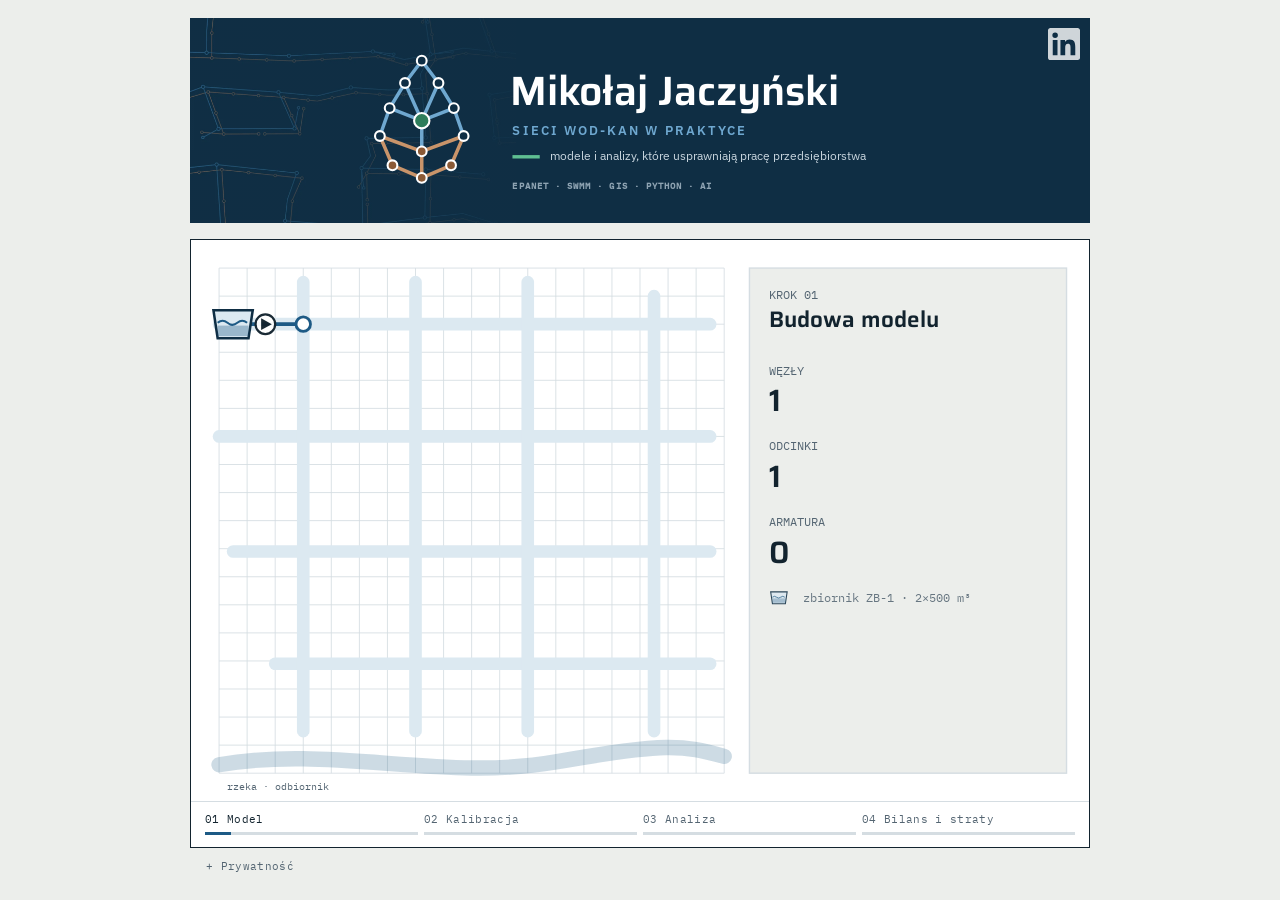
==== commit 0079dbaf: "Notka o prywatności w stopce (RODO) Rozwijana sekcja „Prywatność”: administrator, brak ciasteczek i " ====
--- a/index.html
+++ b/index.html
@@ -21,7 +21,7 @@
 html,body{margin:0}
 body{background:var(--paper);color:var(--ink);font-family:var(--font-sans);-webkit-font-smoothing:antialiased;min-height:100vh}
 /* całość mieści się w wysokości okna: wizytówka i animacja skalują się do 100vh */
-:root{--pad:clamp(10px,2vh,20px);--gap:clamp(10px,1.8vh,18px);--lw:min(600px,62vh);--lh:calc(var(--lw)*.3667);--sw:min(900px,max(620px,calc((100vh - var(--lh) - 2*var(--pad) - var(--gap) - 50px)*1.6)))}
+:root{--pad:clamp(10px,2vh,20px);--gap:clamp(10px,1.8vh,18px);--lw:min(600px,62vh);--lh:calc(var(--lw)*.3667);--sw:min(900px,max(620px,calc((100vh - var(--lh) - 2*var(--pad) - var(--gap) - 50px - 26px)*1.6)))}
 main{max-width:960px;margin:0 auto;padding:var(--pad) 16px;display:flex;flex-direction:column;align-items:center;gap:var(--gap)}
 
 /* 1. baner (jak tło profilu LinkedIn): zawsze ciemny, sieć w tle */
@@ -89,6 +89,19 @@
  .li svg{width:48px;height:48px}
 }
 @media (max-width:600px) and (prefers-reduced-motion:reduce){.down{animation:none}}
+/* 3. stopka: notka o prywatności */
+.foot{width:100%;max-width:var(--sw);margin:calc(-1*var(--gap)/2) auto 0;padding:0 16px var(--pad);font-size:12px;line-height:1.55;color:var(--muted)}
+.foot summary{cursor:pointer;width:max-content;font-family:var(--font-mono);font-size:11px;letter-spacing:.03em;list-style:none}
+.foot summary::-webkit-details-marker{display:none}
+.foot summary::before{content:"+ ";}
+.foot details[open] summary::before{content:"− "}
+.foot summary:hover,.foot summary:focus-visible{color:var(--ink)}
+.foot summary:focus-visible{outline:2px solid var(--wodociag);outline-offset:3px}
+.foot .txt{margin-top:8px;padding:12px 14px;background:var(--surface);border:1px solid var(--line)}
+.foot p{margin:0 0 8px}.foot p:last-child{margin:0}
+.foot a{color:var(--wodociag)}
+@media (max-width:600px){.foot{margin:0;padding:14px 16px 20px;scroll-snap-align:end}}
+
 </style>
 </head>
 <body>
@@ -144,6 +157,19 @@
   <div class="steps" aria-hidden="true"><div class="step"></div><div class="step"></div><div class="step"></div><div class="step"></div></div>
   </section>
 </main>
+
+<footer class="foot">
+  <details>
+    <summary>Prywatność</summary>
+    <div class="txt">
+      <p><strong>Administrator:</strong> Mikołaj Jaczyński. Kontakt w sprawach danych osobowych: przez <a href="https://www.linkedin.com/in/mikolajjaczynski" target="_blank" rel="noopener">profil LinkedIn</a>.</p>
+      <p><strong>Co zbiera ta strona:</strong> nic. Nie używa ciasteczek, analityki, narzędzi śledzących ani formularzy. Czcionki i grafiki są wczytywane z tego samego serwera, bez połączeń z usługami firm trzecich.</p>
+      <p><strong>Hosting:</strong> stronę udostępnia GitHub Pages (GitHub, Inc.). Przy każdym wejściu serwer GitHub może zapisywać w logach adres IP odwiedzającego, w celu zapewnienia bezpieczeństwa i działania usługi (art. 6 ust. 1 lit. f RODO). Szczegóły: <a href="https://docs.github.com/site-policy/privacy-policies/github-general-privacy-statement" target="_blank" rel="noopener">oświadczenie o prywatności GitHub</a>.</p>
+      <p><strong>Linki zewnętrzne:</strong> po kliknięciu odnośnika do LinkedIn obowiązują zasady prywatności tego serwisu.</p>
+      <p><strong>Twoje prawa:</strong> dostęp do danych, ich sprostowanie, usunięcie, ograniczenie przetwarzania, sprzeciw oraz skarga do Prezesa Urzędu Ochrony Danych Osobowych.</p>
+    </div>
+  </details>
+</footer>
 
 <script>
 (()=>{
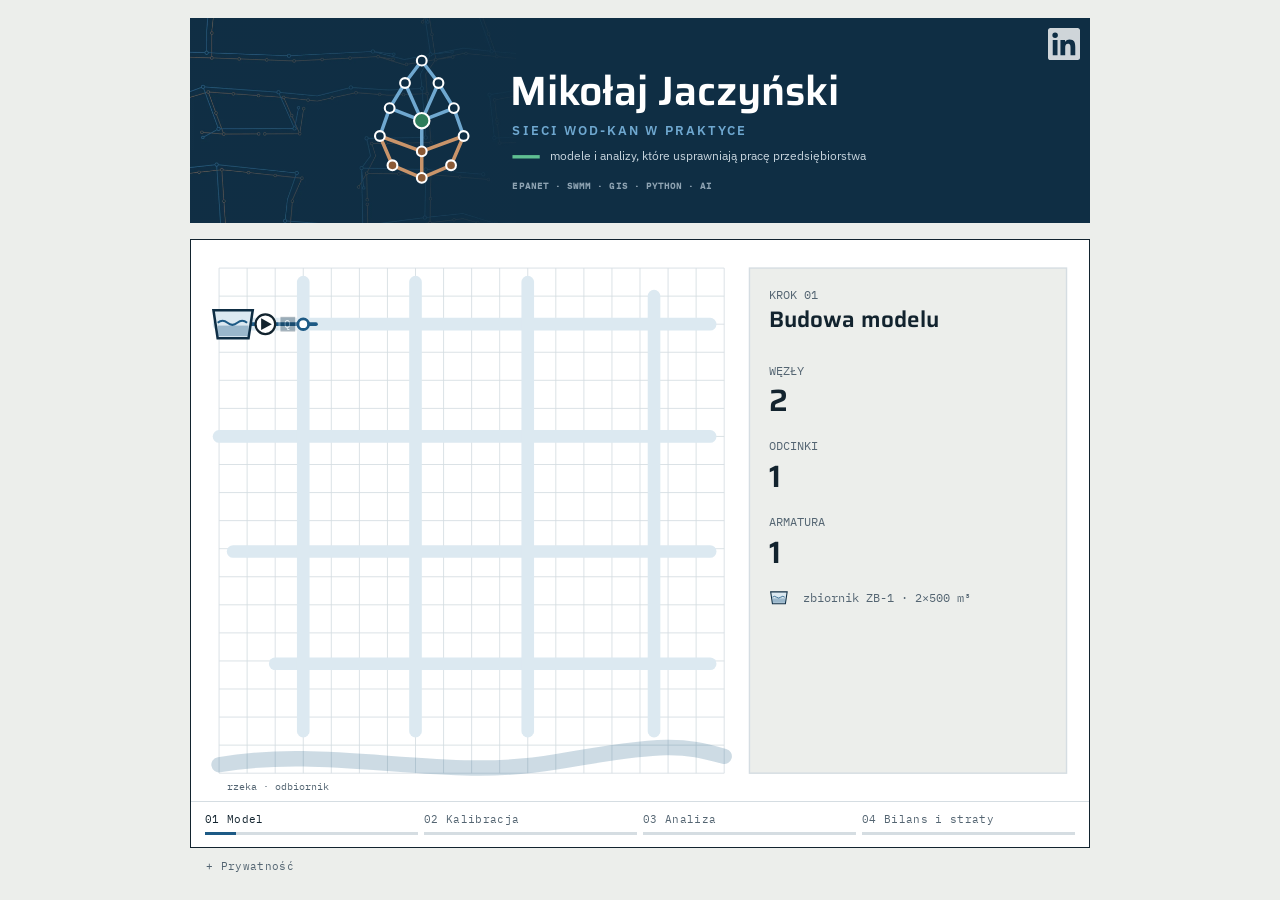
==== commit 5ea450f1: "Prywatność na telefonie: osobny ostatni ekran, tekst od razu rozwinięty Wcześniej stopka była tylko " ====
--- a/index.html
+++ b/index.html
@@ -100,7 +100,12 @@
 .foot .txt{margin-top:8px;padding:12px 14px;background:var(--surface);border:1px solid var(--line)}
 .foot p{margin:0 0 8px}.foot p:last-child{margin:0}
 .foot a{color:var(--wodociag)}
-@media (max-width:600px){.foot{margin:0;padding:14px 16px 20px;scroll-snap-align:end}}
+@media (max-width:600px){
+ /* telefon: osobny, ostatni ekran przewijania, tekst od razu rozwinięty */
+ .foot{margin:0;padding:28px 16px 32px;scroll-snap-align:start;border-top:1px solid var(--line)}
+ .foot summary{pointer-events:none;font-size:12px;color:var(--ink)}
+ .foot summary::before,.foot details[open] summary::before{content:none}
+}
 
 </style>
 </head>
@@ -416,6 +421,8 @@
 document.getElementById('down').addEventListener('click',()=>go(0));
 const initMode=()=>{clearTimeout(auto);cur=-2;if(!MOB.matches){end=T;play=!reduce&&!hm;last=null}};
 MOB.addEventListener('change',initMode);initMode();
+/* telefon: notka o prywatności zawsze rozwinięta */
+const pd=document.querySelector('.foot details'),pOpen=()=>{if(MOB.matches)pd.open=true};MOB.addEventListener('change',pOpen);pOpen();
 
 tabs.forEach((b,i)=>b.addEventListener('click',()=>{if(MOB.matches){go(i);return}hold=0;t=+b.dataset.t+.01;render(t);ui(t)}));
 S.addEventListener('click',()=>{if(MOB.matches)return;play=!play;last=null});
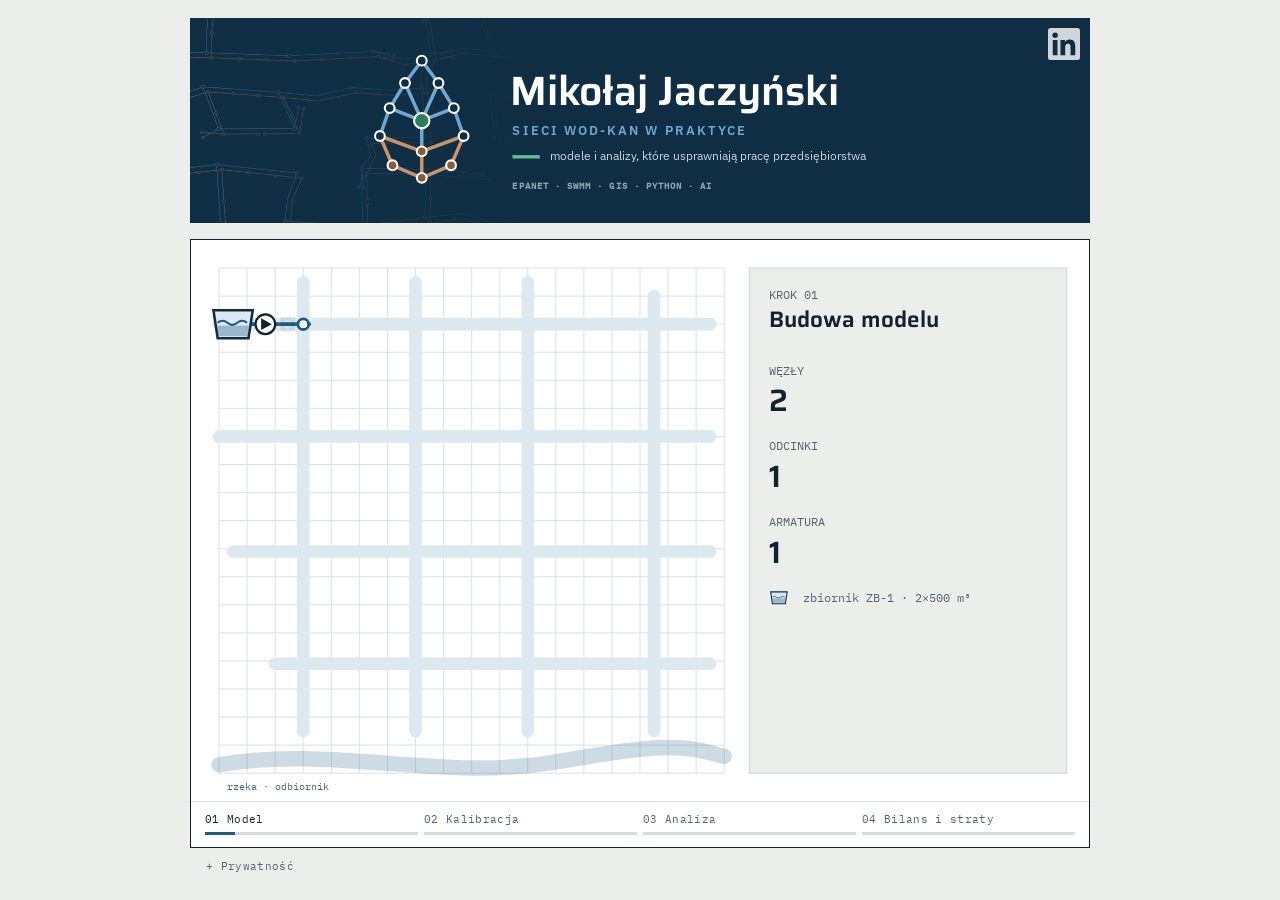
==== commit 1358dc08: "Prywatność na telefonie: rozwijany przycisk pod animacją na ostatnim etapie Przycisk pojawia się w a" ====
--- a/index.html
+++ b/index.html
@@ -101,10 +101,14 @@
 .foot p{margin:0 0 8px}.foot p:last-child{margin:0}
 .foot a{color:var(--wodociag)}
 @media (max-width:600px){
- /* telefon: osobny, ostatni ekran przewijania, tekst od razu rozwinięty */
- .foot{margin:0;padding:28px 16px 32px;scroll-snap-align:start;border-top:1px solid var(--line)}
- .foot summary{pointer-events:none;font-size:12px;color:var(--ink)}
- .foot summary::before,.foot details[open] summary::before{content:none}
+ /* telefon: stopka przeniesiona (JS) do arkusza animacji; przycisk widoczny tylko na ostatnim etapie */
+ .sheet .foot{flex:0 0 auto;max-width:none;margin:0;padding:0 14px;height:0;overflow:hidden;opacity:0;transition:height .3s,opacity .3s}
+ .sheet.last .foot{height:44px;opacity:1;overflow:visible}
+ .sheet .foot details{height:100%;display:flex;align-items:center}
+ .sheet .foot summary{display:inline-flex;align-items:center;gap:6px;padding:7px 12px;border:1px solid var(--line);border-radius:999px;background:var(--paper);color:var(--ink);font-size:11.5px}
+ .sheet .foot summary::before{content:"+";font-size:14px;line-height:1}
+ .sheet .foot details[open] summary::before{content:"−"}
+ .sheet .foot .txt{position:absolute;left:12px;right:12px;bottom:52px;max-height:calc(100svh - 80px);overflow:auto;margin:0;padding:14px 16px;box-shadow:0 8px 28px rgba(0,0,0,.18);z-index:2}
 }
 
 </style>
@@ -414,6 +418,7 @@
 const go=i=>{const el=i<0?hero:steps[i];if(el)el.scrollIntoView({behavior:reduce?'auto':'smooth'})};
 const arm=(i,ms)=>{clearTimeout(auto);auto=setTimeout(()=>{if(MOB.matches)go(i)},ms)};
 function setPhase(i){if(i===cur)return;cur=i;clearTimeout(auto);last=null;
+ sheet.classList.toggle('last',i===3);if(i!==3)pd.open=false;
  if(i<0){t=.7;play=false;render(t);ui(t);arm(0,6000);return}
  t=PH[i][0]+.01;end=ENDS[i];play=true;render(t);ui(t)}
 const io=new IntersectionObserver(es=>{if(!MOB.matches||hm)return;es.forEach(e=>{if(e.isIntersecting){setPhase(e.target===hero?-1:steps.indexOf(e.target))}})},{threshold:.6});
@@ -421,8 +426,10 @@
 document.getElementById('down').addEventListener('click',()=>go(0));
 const initMode=()=>{clearTimeout(auto);cur=-2;if(!MOB.matches){end=T;play=!reduce&&!hm;last=null}};
 MOB.addEventListener('change',initMode);initMode();
-/* telefon: notka o prywatności zawsze rozwinięta */
-const pd=document.querySelector('.foot details'),pOpen=()=>{if(MOB.matches)pd.open=true};MOB.addEventListener('change',pOpen);pOpen();
+/* notka o prywatności: na telefonie w arkuszu animacji pod ostatnim etapem, na komputerze pod animacją */
+const foot=document.querySelector('.foot'),pd=foot.querySelector('details'),sheet=document.querySelector('.sheet'),mainEl=document.querySelector('main');
+const placeFoot=()=>{if(MOB.matches){sheet.appendChild(foot)}else{mainEl.after(foot);sheet.classList.remove('last')}};
+MOB.addEventListener('change',placeFoot);placeFoot();
 
 tabs.forEach((b,i)=>b.addEventListener('click',()=>{if(MOB.matches){go(i);return}hold=0;t=+b.dataset.t+.01;render(t);ui(t)}));
 S.addEventListener('click',()=>{if(MOB.matches)return;play=!play;last=null});
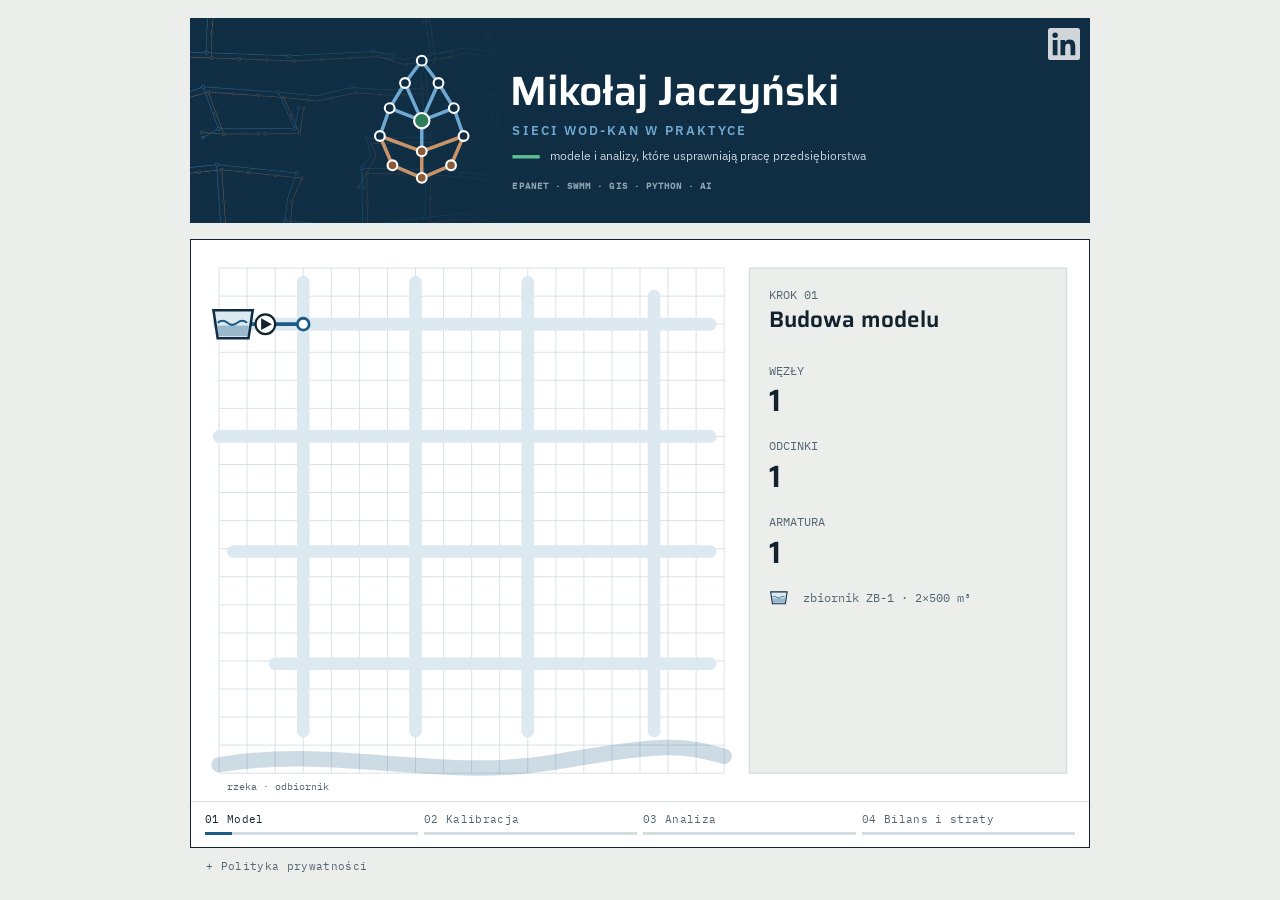
==== commit 9566c7cf: "„Polityka prywatności” zamiast „Prywatność”; na telefonie zwykły tekst zamiast przycisku Co-Authored" ====
--- a/index.html
+++ b/index.html
@@ -105,9 +105,7 @@
  .sheet .foot{flex:0 0 auto;max-width:none;margin:0;padding:0 14px;height:0;overflow:hidden;opacity:0;transition:height .3s,opacity .3s}
  .sheet.last .foot{height:44px;opacity:1;overflow:visible}
  .sheet .foot details{height:100%;display:flex;align-items:center}
- .sheet .foot summary{display:inline-flex;align-items:center;gap:6px;padding:7px 12px;border:1px solid var(--line);border-radius:999px;background:var(--paper);color:var(--ink);font-size:11.5px}
- .sheet .foot summary::before{content:"+";font-size:14px;line-height:1}
- .sheet .foot details[open] summary::before{content:"−"}
+ .sheet .foot summary{padding:10px 0;font-size:11.5px}
  .sheet .foot .txt{position:absolute;left:12px;right:12px;bottom:52px;max-height:calc(100svh - 80px);overflow:auto;margin:0;padding:14px 16px;box-shadow:0 8px 28px rgba(0,0,0,.18);z-index:2}
 }
 
@@ -169,7 +167,7 @@
 
 <footer class="foot">
   <details>
-    <summary>Prywatność</summary>
+    <summary>Polityka prywatności</summary>
     <div class="txt">
       <p><strong>Administrator:</strong> Mikołaj Jaczyński. Kontakt w sprawach danych osobowych: przez <a href="https://www.linkedin.com/in/mikolajjaczynski" target="_blank" rel="noopener">profil LinkedIn</a>.</p>
       <p><strong>Co zbiera ta strona:</strong> nic. Nie używa ciasteczek, analityki, narzędzi śledzących ani formularzy. Czcionki i grafiki są wczytywane z tego samego serwera, bez połączeń z usługami firm trzecich.</p>
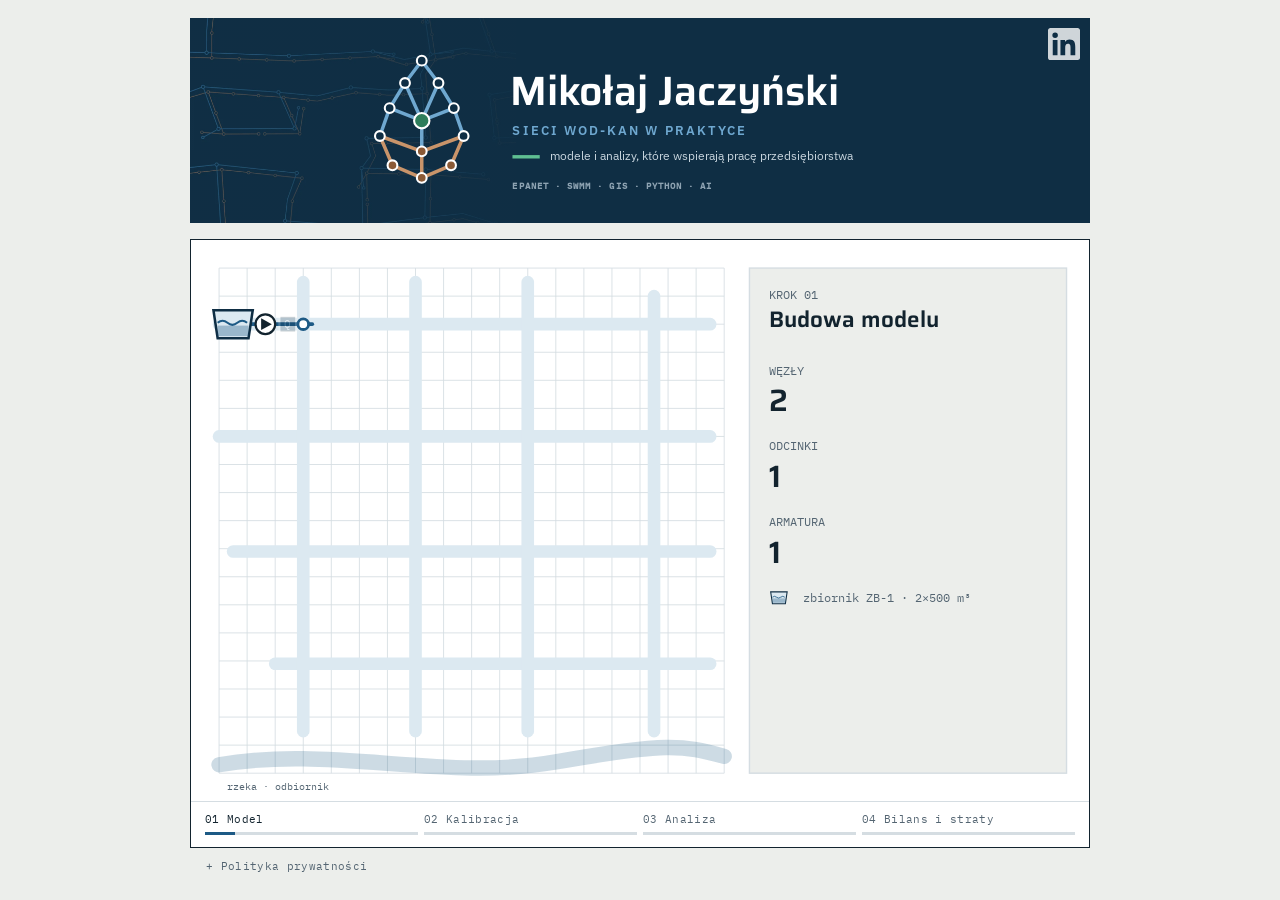
==== commit 7694e363: "Baner: tekst 'wspierają pracę przedsiębiorstwa' (zgodnie z nowym tłem LinkedIn) Co-Authored-By: Clau" ====
--- a/index.html
+++ b/index.html
@@ -128,13 +128,13 @@
 
 <main>
   <section class="hero">
-  <h1 class="logo" aria-label="Mikołaj Jaczyński — Sieci wod-kan w praktyce. Modele i analizy, które usprawniają pracę przedsiębiorstwa. EPANET, SWMM, GIS, Python, AI">
+  <h1 class="logo" aria-label="Mikołaj Jaczyński — Sieci wod-kan w praktyce. Modele i analizy, które wspierają pracę przedsiębiorstwa. EPANET, SWMM, GIS, Python, AI">
     <svg class="h" viewBox="0 0 900 300" aria-hidden="true">
       <use href="#syg" x="40" y="40" width="180" height="219"/>
       <text class="l-nm" x="260" y="128" font-size="60">Mikołaj Jaczyński</text>
       <text class="l-tg" x="263" y="172" font-size="19">SIECI WOD-KAN W PRAKTYCE</text>
       <rect class="l-dash" x="263" y="201" width="40" height="5"/>
-      <text class="l-sv" x="318" y="208" font-size="17">modele i analizy, które usprawniają pracę przedsiębiorstwa</text>
+      <text class="l-sv" x="318" y="208" font-size="17">modele i analizy, które wspierają pracę przedsiębiorstwa</text>
       <text class="l-tech" x="263" y="250" font-size="13">EPANET · SWMM · GIS · PYTHON · AI</text>
     </svg>
     <svg class="v" viewBox="0 0 360 590" aria-hidden="true">
@@ -142,7 +142,7 @@
       <text class="l-nm" x="180" y="352" font-size="37" text-anchor="middle">Mikołaj Jaczyński</text>
       <text class="l-tg" x="180" y="390" font-size="14.5" text-anchor="middle">SIECI WOD-KAN W PRAKTYCE</text>
       <rect class="l-dash" x="160" y="414" width="40" height="5"/>
-      <text class="l-sv" x="180" y="456" font-size="17" text-anchor="middle">modele i analizy, które usprawniają</text>
+      <text class="l-sv" x="180" y="456" font-size="17" text-anchor="middle">modele i analizy, które wspierają</text>
       <text class="l-sv" x="180" y="480" font-size="17" text-anchor="middle">pracę przedsiębiorstwa</text>
       <text class="l-tech" x="180" y="530" font-size="12" text-anchor="middle">EPANET · SWMM · GIS · PYTHON · AI</text>
     </svg>
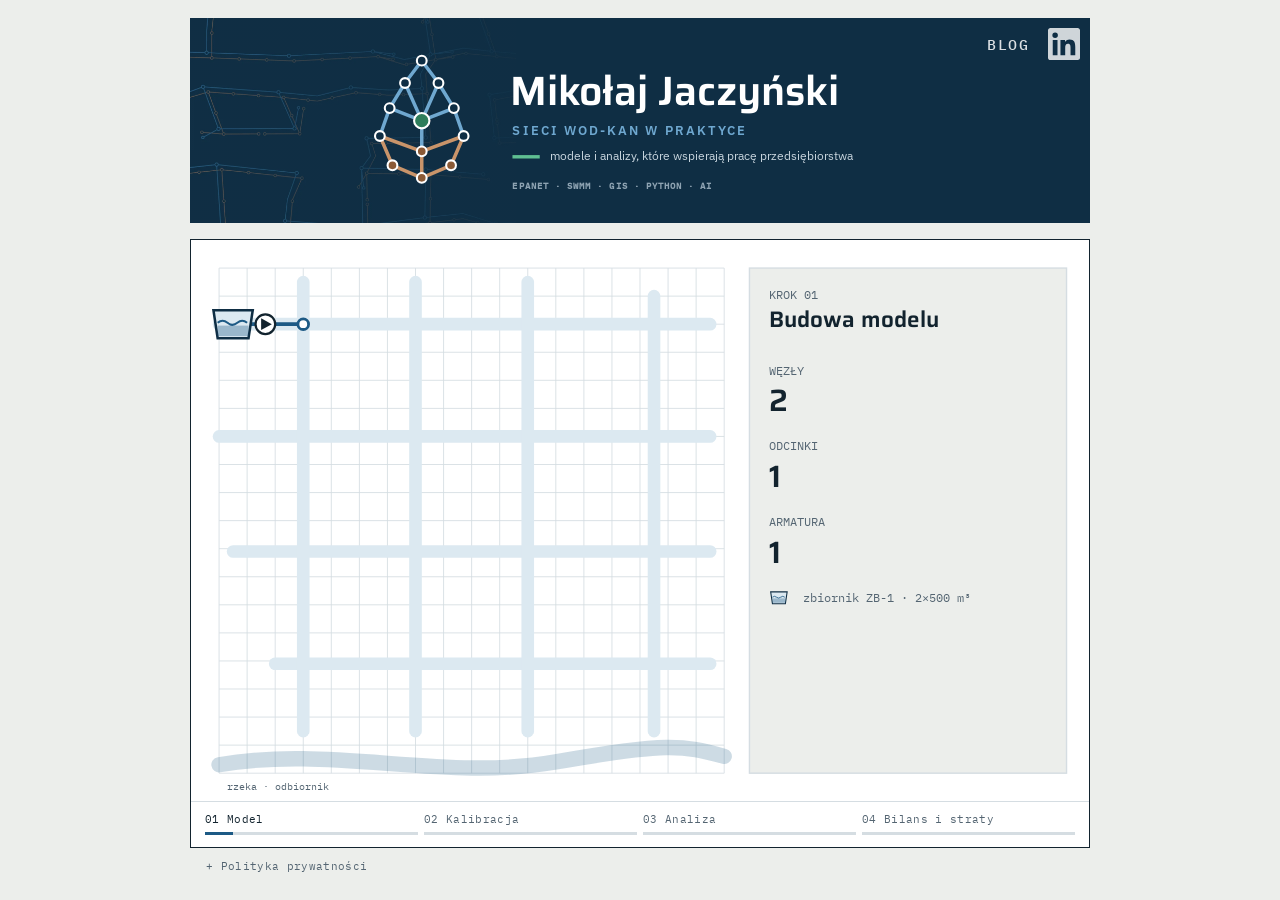
==== commit e5e22f33: "Link „blog” do praktykasieci.pl w banerze Komputer: obok ikony LinkedIn. Telefon: lewy górny róg pie" ====
--- a/index.html
+++ b/index.html
@@ -31,6 +31,10 @@
 .li svg{width:22px;height:22px;fill:currentColor}
 .li:hover,.li:focus-visible{opacity:1;background:#0a66c2}
 .li:focus-visible{outline:2px solid #6fa8d0;outline-offset:2px}
+/* link do bloga praktykasieci.pl: na komputerze obok LinkedIn, na telefonie w lewym górnym rogu */
+.blog{position:absolute;top:10px;right:50px;height:32px;display:flex;align-items:center;padding:0 10px;border-radius:4px;color:#fff;opacity:.85;font-family:var(--font-mono);font-size:15px;font-weight:500;letter-spacing:.12em;text-transform:uppercase;text-decoration:none;transition:opacity .2s,background .2s}
+.blog:hover,.blog:focus-visible{opacity:1;background:rgba(255,255,255,.12)}
+.blog:focus-visible{outline:2px solid #6fa8d0;outline-offset:2px}
 .logo svg{display:block;width:100%;height:auto;max-height:var(--lh);margin:0 auto}
 .logo svg.v{display:none}
 .logo svg{--zw:#6fa8d0;--zk:#c9946a;--znw:#0f2e44;--znk:#8b5a36;--zg:#2e7d5b;--zr:#ffffff}
@@ -87,6 +91,7 @@
  .prog .lg{display:none}
  .li{top:4px;right:4px;width:72px;height:72px;border-radius:8px}
  .li svg{width:48px;height:48px}
+ .blog{top:4px;left:4px;right:auto;height:72px;padding:0 14px;border-radius:8px;font-size:20px}
 }
 @media (max-width:600px) and (prefers-reduced-motion:reduce){.down{animation:none}}
 /* 3. stopka: notka o prywatności */
@@ -146,6 +151,7 @@
       <text class="l-sv" x="180" y="480" font-size="17" text-anchor="middle">pracę przedsiębiorstwa</text>
       <text class="l-tech" x="180" y="530" font-size="12" text-anchor="middle">EPANET · SWMM · GIS · PYTHON · AI</text>
     </svg>
+    <a class="blog" href="https://praktykasieci.pl/">blog</a>
     <a class="li" href="https://www.linkedin.com/in/mikolajjaczynski" target="_blank" rel="noopener" aria-label="Profil LinkedIn" title="LinkedIn"><svg viewBox="0 0 24 24" aria-hidden="true"><path d="M20.45 20.45h-3.56v-5.57c0-1.33-.02-3.04-1.85-3.04-1.85 0-2.14 1.45-2.14 2.94v5.67H9.35V9h3.41v1.56h.05c.48-.9 1.64-1.85 3.37-1.85 3.6 0 4.27 2.37 4.27 5.46v6.28zM5.34 7.43a2.06 2.06 0 1 1 0-4.13 2.06 2.06 0 0 1 0 4.13zM7.12 20.45H3.56V9h3.56v11.45zM22.22 0H1.77C.79 0 0 .77 0 1.73v20.54C0 23.23.79 24 1.77 24h20.45c.98 0 1.78-.77 1.78-1.73V1.73C24 .77 23.2 0 22.22 0z"/></svg></a>
   </h1>
   <button class="down" id="down" type="button" aria-label="Przewiń do animacji"><svg viewBox="0 0 24 24"><path d="M5 9l7 7 7-7" fill="none" stroke="currentColor" stroke-width="2.4" stroke-linecap="round" stroke-linejoin="round"/></svg></button>
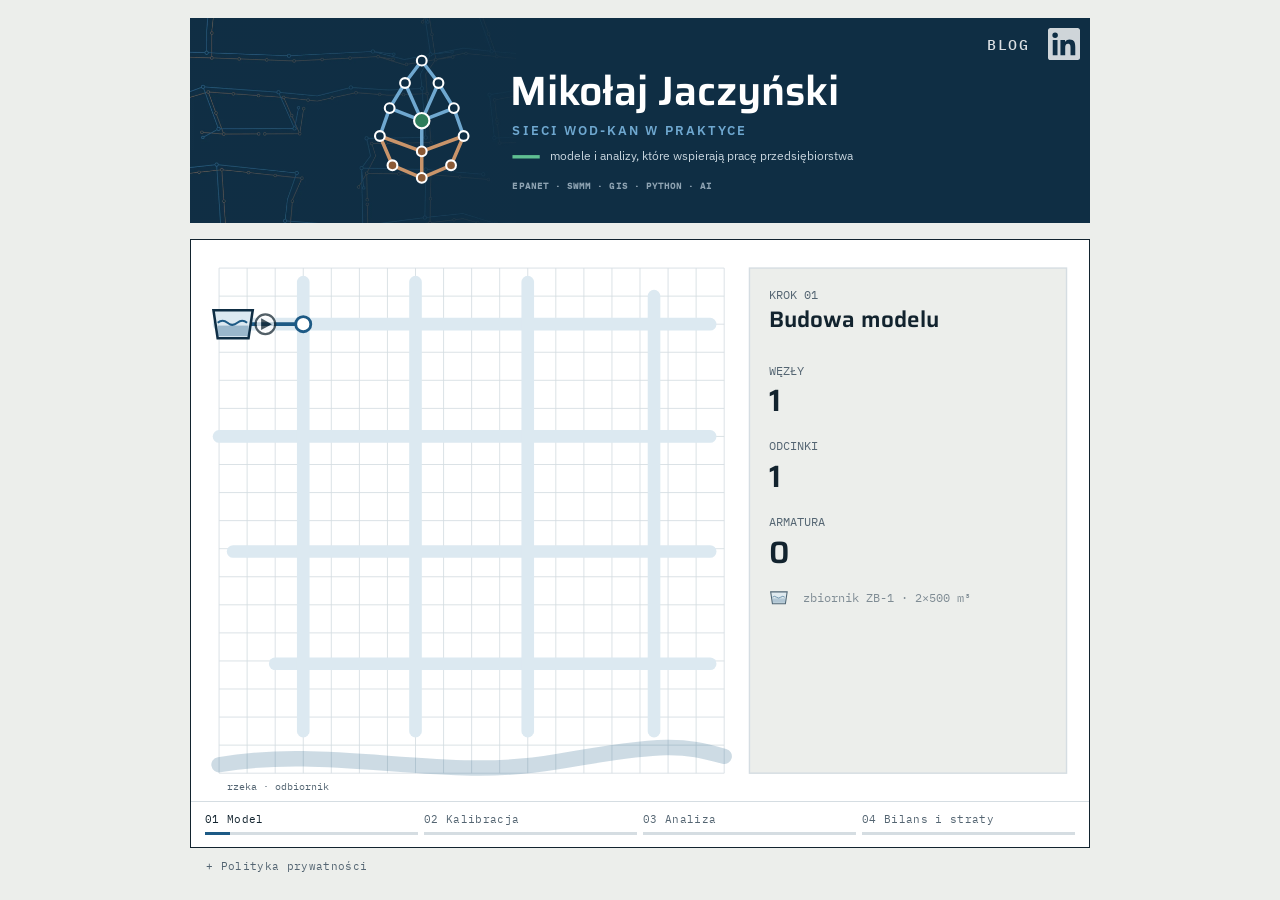
==== commit 5f35fd6a: "Telefon: bez automatycznego przejścia z pierwszego ekranu do animacji Do animacji przechodzi się prz" ====
--- a/index.html
+++ b/index.html
@@ -423,7 +423,7 @@
 const arm=(i,ms)=>{clearTimeout(auto);auto=setTimeout(()=>{if(MOB.matches)go(i)},ms)};
 function setPhase(i){if(i===cur)return;cur=i;clearTimeout(auto);last=null;
  sheet.classList.toggle('last',i===3);if(i!==3)pd.open=false;
- if(i<0){t=.7;play=false;render(t);ui(t);arm(0,6000);return}
+ if(i<0){t=.7;play=false;render(t);ui(t);return}
  t=PH[i][0]+.01;end=ENDS[i];play=true;render(t);ui(t)}
 const io=new IntersectionObserver(es=>{if(!MOB.matches||hm)return;es.forEach(e=>{if(e.isIntersecting){setPhase(e.target===hero?-1:steps.indexOf(e.target))}})},{threshold:.6});
 [hero,...steps].forEach(e=>io.observe(e));
